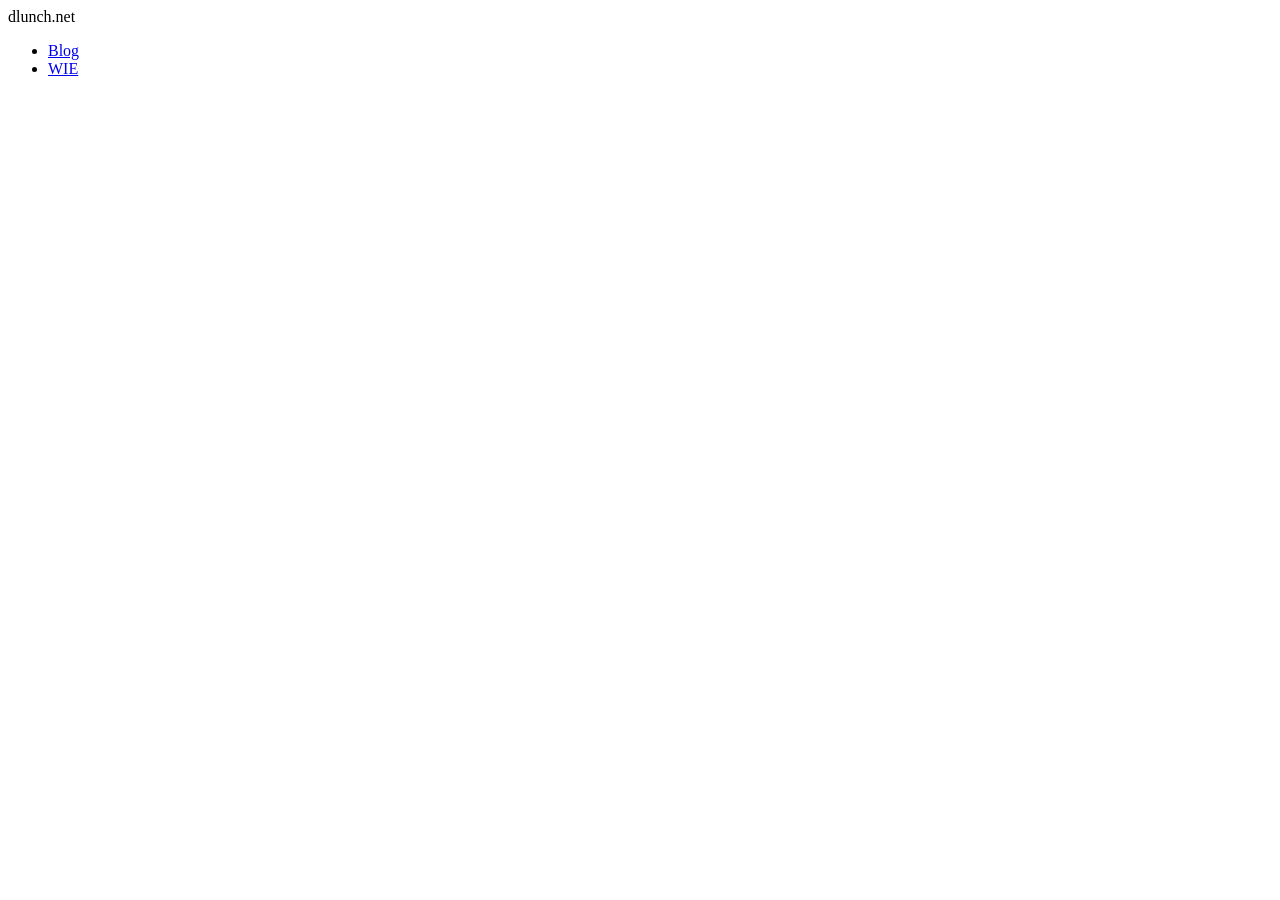
==== index.html @ 20949b3f "Update index.html" ====
<!doctype html>
<html>
<head>
  <meta charset="utf-8" />
	<!-- Google Analytics -->
	<script>
		(function(i,s,o,g,r,a,m){i['GoogleAnalyticsObject']=r;i[r]=i[r]||function(){
		(i[r].q=i[r].q||[]).push(arguments)},i[r].l=1*new Date();a=s.createElement(o),
		m=s.getElementsByTagName(o)[0];a.async=1;a.src=g;m.parentNode.insertBefore(a,m)
		})(window,document,'script','https://www.google-analytics.com/analytics.js','ga');

		ga('create', 'UA-7175658-3', 'auto');
		ga('send', 'pageview');
	</script>
	<!-- End Google Analytics -->
	<link href="https://dlun.ch/@d" rel="me" />
</head>
<body>
  dlunch.net
  <ul>
    <li><a href="https://blog.dlunch.net">Blog</a></li>
    <li><a href="https://wie.dlunch.net">WIE</a></li>
  </ul>
</body>
</html>
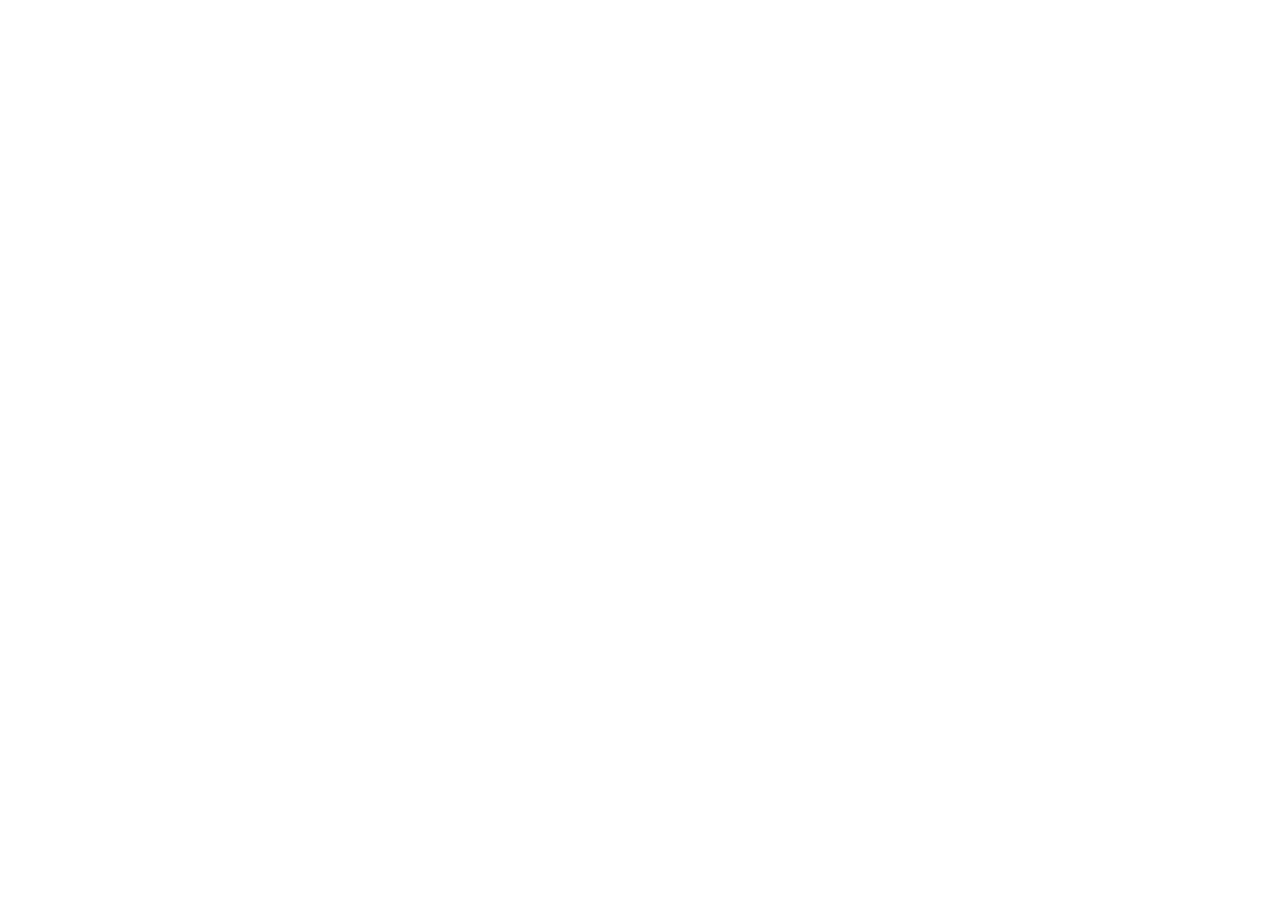
==== commit bfe0f3ab: "Add refresh" ====
--- a/index.html
+++ b/index.html
@@ -2,6 +2,7 @@
 <html>
 <head>
   <meta charset="utf-8" />
+  <meta http-equiv="refresh" content="0; url=https://blog.dlunch.net" />
 	<!-- Google Analytics -->
 	<script>
 		(function(i,s,o,g,r,a,m){i['GoogleAnalyticsObject']=r;i[r]=i[r]||function(){
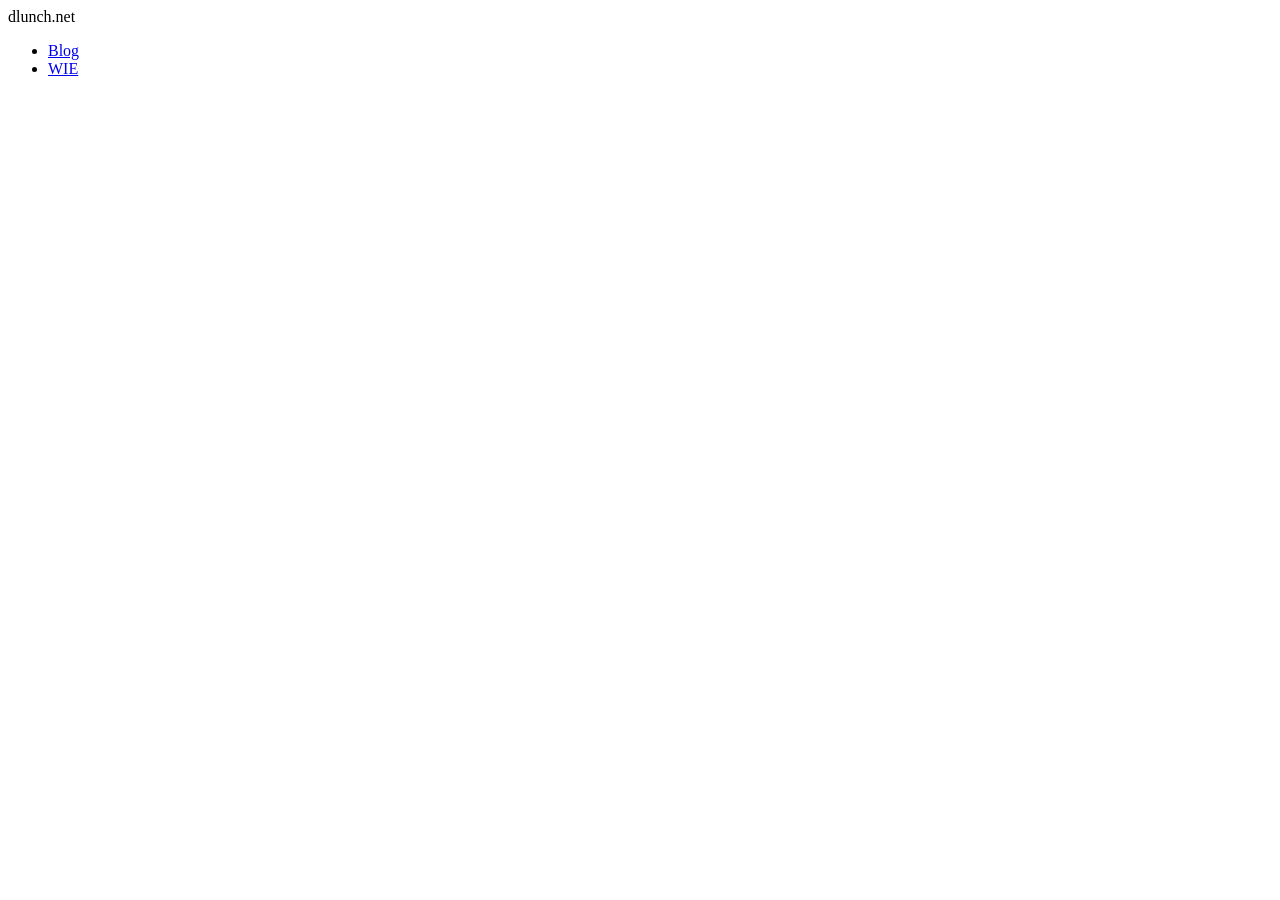
==== commit ef9bfa92: "Update" ====
--- a/index.html
+++ b/index.html
@@ -2,7 +2,6 @@
 <html>
 <head>
   <meta charset="utf-8" />
-  <meta http-equiv="refresh" content="0; url=https://blog.dlunch.net" />
 	<!-- Google Analytics -->
 	<script>
 		(function(i,s,o,g,r,a,m){i['GoogleAnalyticsObject']=r;i[r]=i[r]||function(){
@@ -20,7 +19,7 @@
   dlunch.net
   <ul>
     <li><a href="https://blog.dlunch.net">Blog</a></li>
-    <li><a href="https://wie.dlunch.net">WIE</a></li>
+    <li><a href="https://wie-site.dlunch.net">WIE</a></li>
   </ul>
 </body>
 </html>
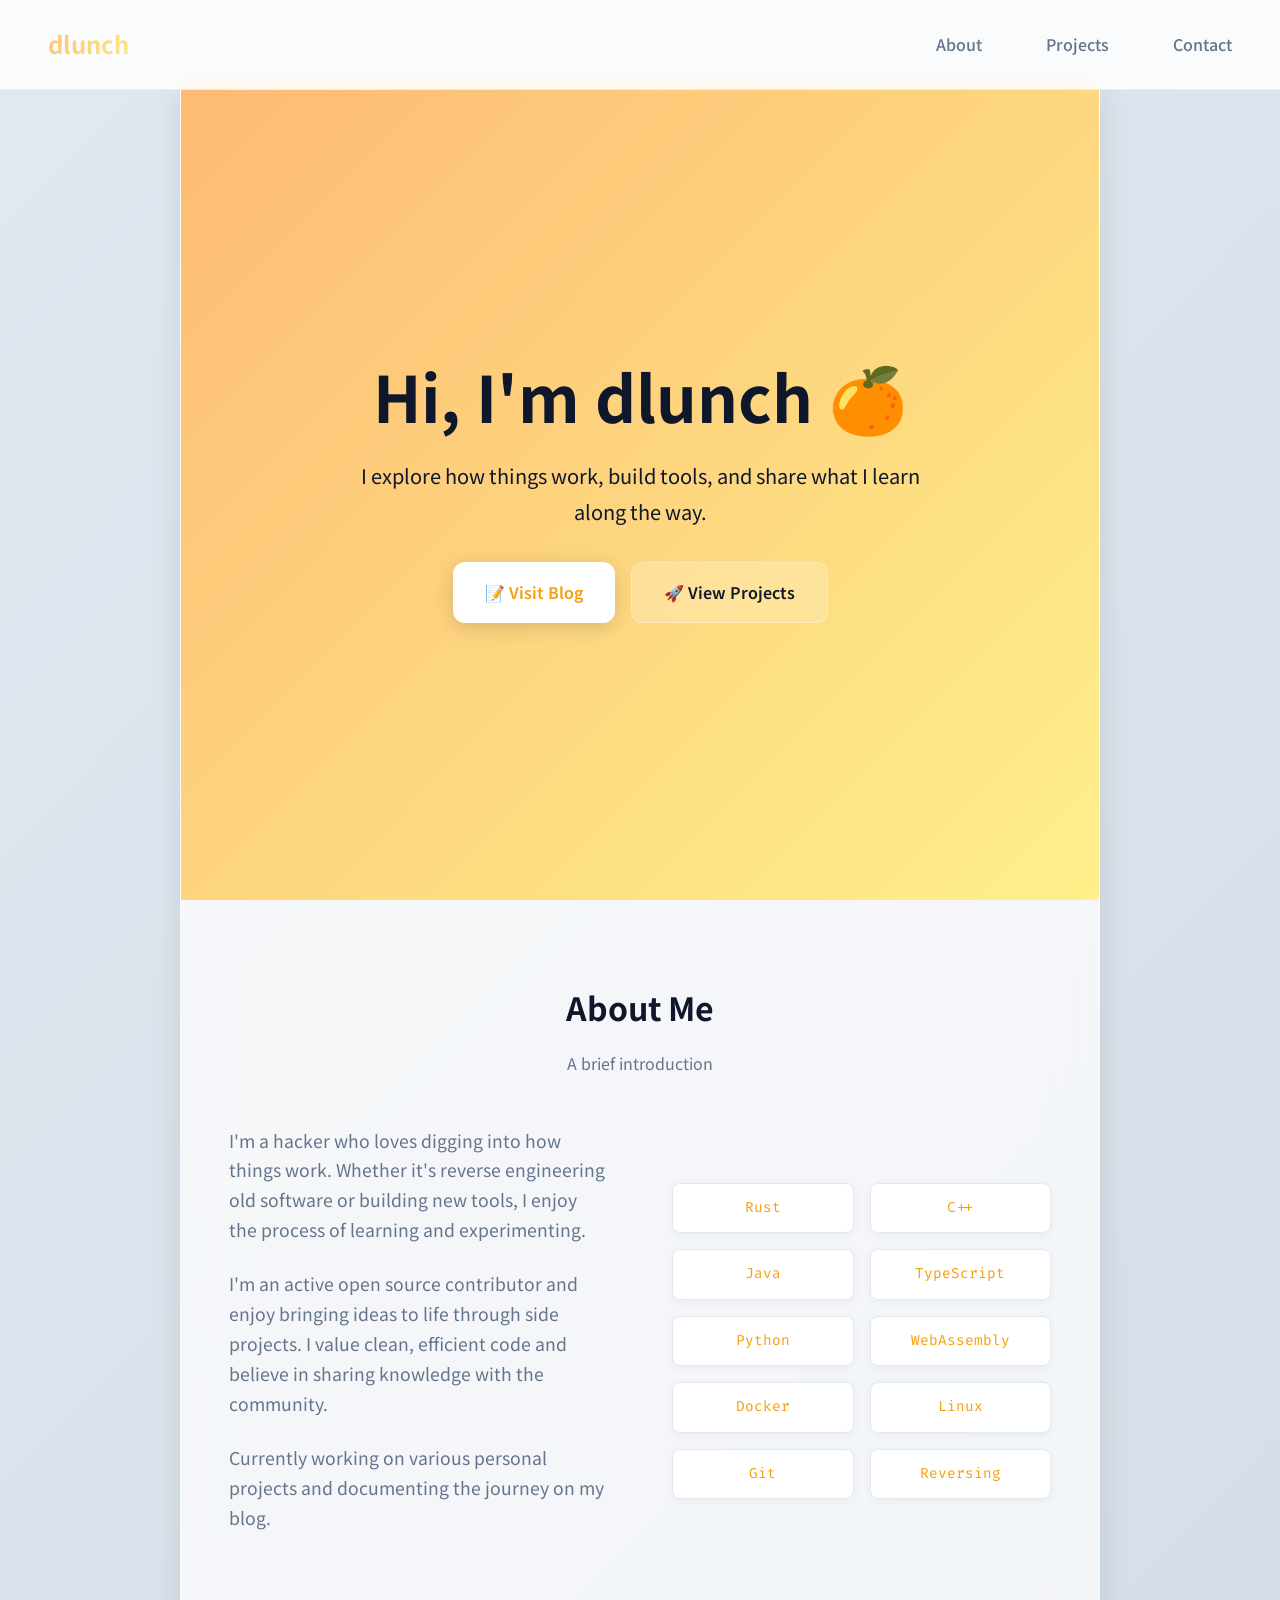
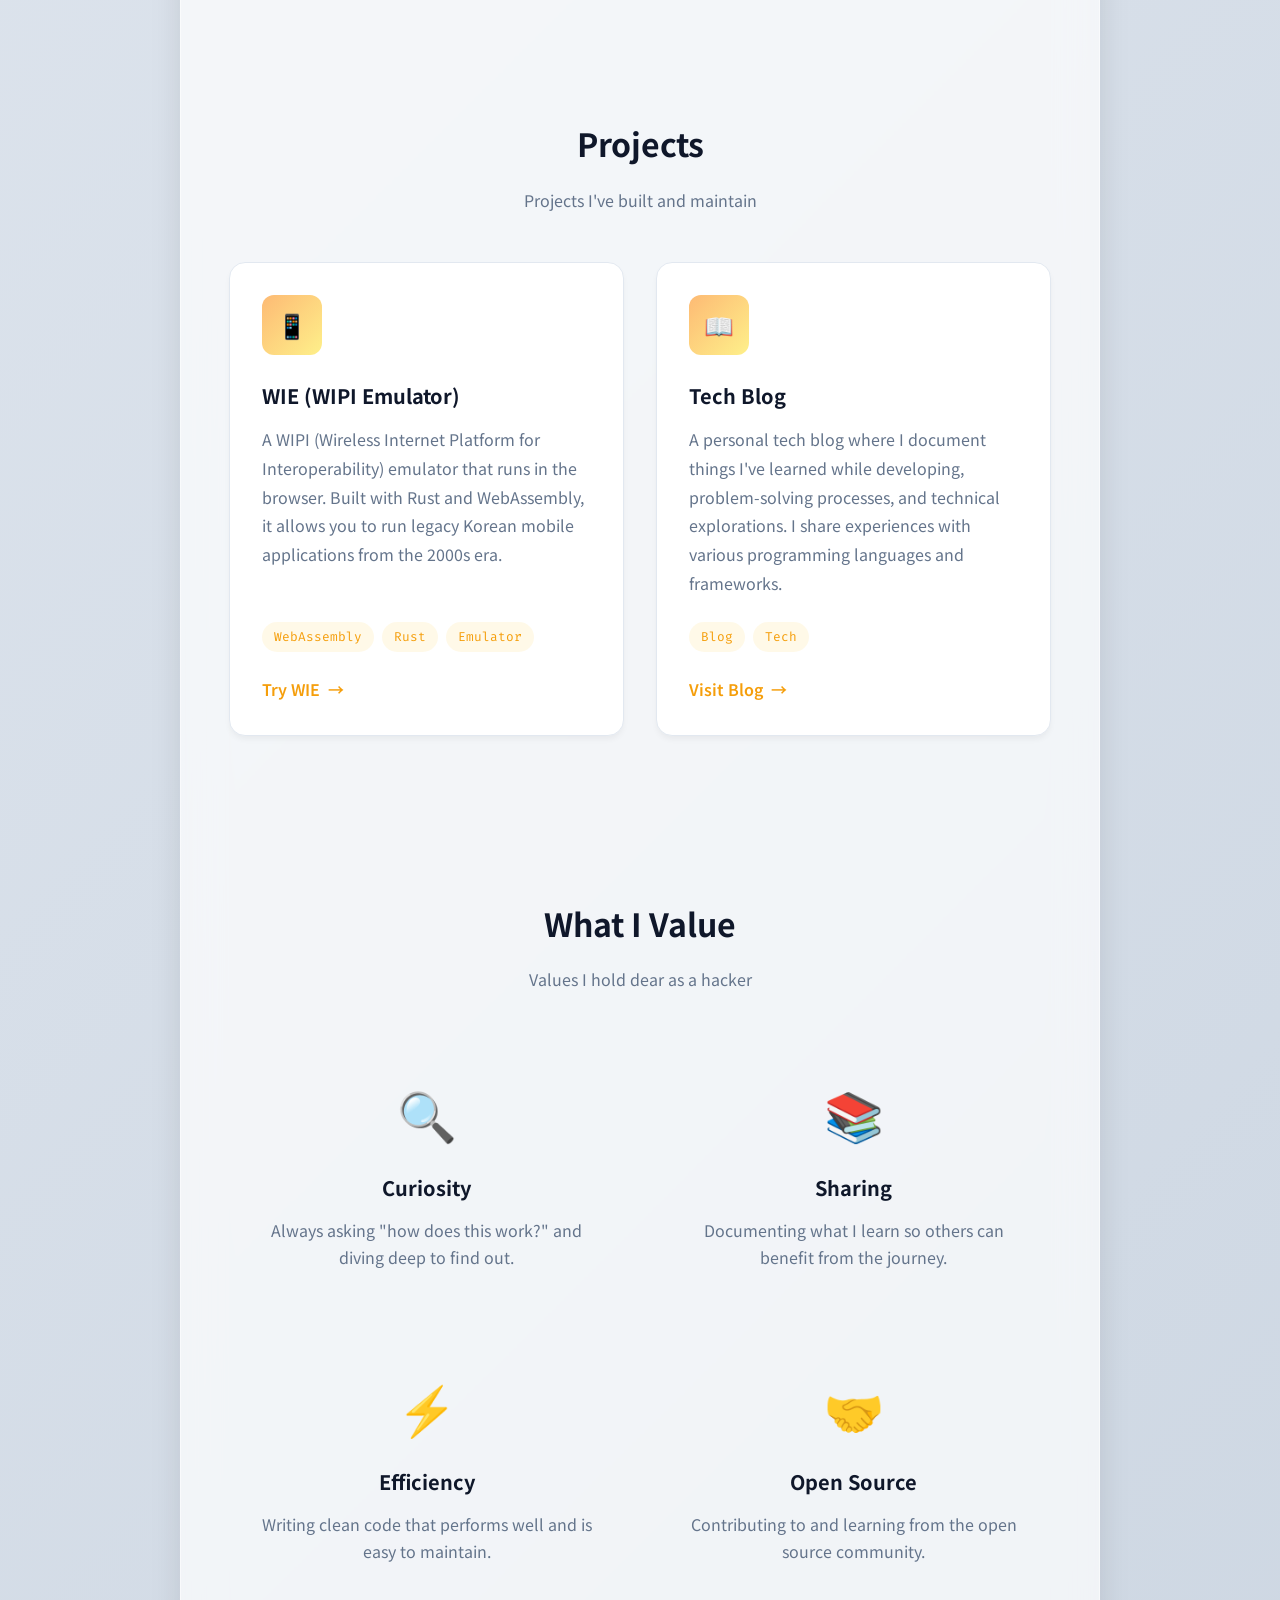
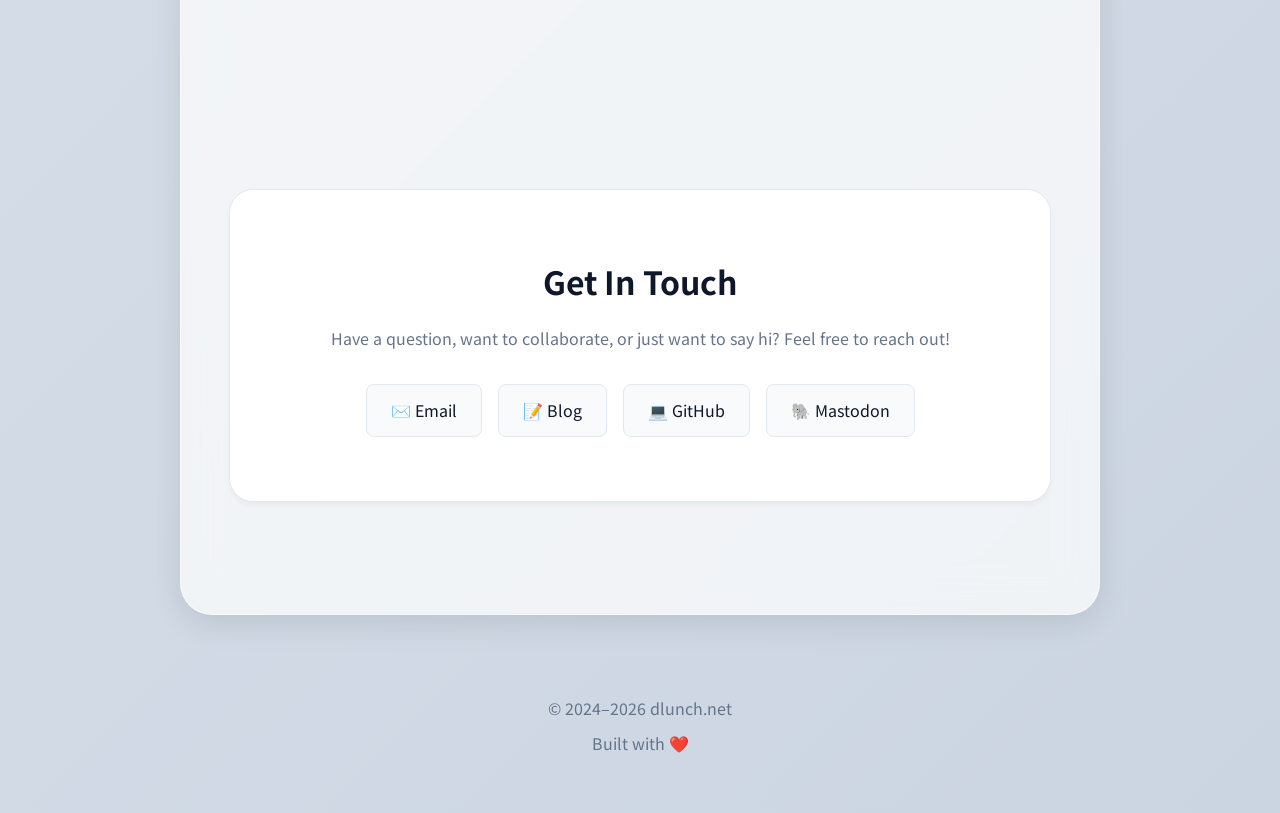
==== commit 2bc54481: "Update" ====
--- a/index.html
+++ b/index.html
@@ -1,25 +1,246 @@
-<!doctype html>
-<html>
-<head>
-  <meta charset="utf-8" />
-	<!-- Google Analytics -->
-	<script>
-		(function(i,s,o,g,r,a,m){i['GoogleAnalyticsObject']=r;i[r]=i[r]||function(){
-		(i[r].q=i[r].q||[]).push(arguments)},i[r].l=1*new Date();a=s.createElement(o),
-		m=s.getElementsByTagName(o)[0];a.async=1;a.src=g;m.parentNode.insertBefore(a,m)
-		})(window,document,'script','https://www.google-analytics.com/analytics.js','ga');
-
-		ga('create', 'UA-7175658-3', 'auto');
-		ga('send', 'pageview');
-	</script>
-	<!-- End Google Analytics -->
-	<link href="https://dlun.ch/@d" rel="me" />
-</head>
-<body>
-  dlunch.net
-  <ul>
-    <li><a href="https://blog.dlunch.net">Blog</a></li>
-    <li><a href="https://wie-site.dlunch.net">WIE</a></li>
-  </ul>
-</body>
+<!DOCTYPE html>
+<html lang="en">
+  <head>
+    <meta charset="utf-8" />
+    <meta name="viewport" content="width=device-width, initial-scale=1.0" />
+    <title>dlunch.net</title>
+
+    <!-- Google Analytics -->
+    <script>
+      (function (i, s, o, g, r, a, m) {
+        i["GoogleAnalyticsObject"] = r;
+        (i[r] =
+          i[r] ||
+          function () {
+            (i[r].q = i[r].q || []).push(arguments);
+          }),
+          (i[r].l = 1 * new Date());
+        (a = s.createElement(o)), (m = s.getElementsByTagName(o)[0]);
+        a.async = 1;
+        a.src = g;
+        m.parentNode.insertBefore(a, m);
+      })(
+        window,
+        document,
+        "script",
+        "https://www.google-analytics.com/analytics.js",
+        "ga"
+      );
+
+      ga("create", "UA-7175658-3", "auto");
+      ga("send", "pageview");
+    </script>
+    <!-- End Google Analytics -->
+
+    <link href="https://dlun.ch/@d" rel="me" />
+    <link rel="preconnect" href="https://fonts.googleapis.com" />
+    <link rel="preconnect" href="https://fonts.gstatic.com" crossorigin />
+    <link
+      href="https://fonts.googleapis.com/css2?family=Noto+Sans+KR:wght@300;400;500;700&family=Fira+Code:wght@400;500&display=swap"
+      rel="stylesheet"
+    />
+    <link rel="stylesheet" href="styles.css" />
+    <link
+      rel="icon"
+      href="data:image/svg+xml,<svg xmlns=%22http://www.w3.org/2000/svg%22 viewBox=%220 0 100 100%22><text y=%22.9em%22 font-size=%2290%22>🍊</text></svg>"
+    />
+  </head>
+  <body>
+    <!-- Navigation -->
+    <nav>
+      <div class="container">
+        <a href="#" class="logo">dlunch</a>
+        <ul>
+          <li><a href="#about">About</a></li>
+          <li><a href="#projects">Projects</a></li>
+          <li><a href="#contact">Contact</a></li>
+        </ul>
+      </div>
+    </nav>
+
+    <div class="page-layout">
+      <aside class="ad-side ad-side-left">
+        <section
+          class="ad-section ad-section-side"
+          id="ad-section-left"
+        ></section>
+      </aside>
+      <main class="main-container">
+        <!-- Hero Section -->
+        <section class="hero">
+          <div class="hero-content">
+            <h1>Hi, I'm <span class="highlight">dlunch</span> 🍊</h1>
+            <p class="subtitle">
+              I explore how things work, build tools, and share what I learn
+              along the way.
+            </p>
+            <div class="cta-buttons">
+              <a href="https://blog.dlunch.net" class="btn btn-primary"
+                >📝 Visit Blog</a
+              >
+              <a href="#projects" class="btn btn-secondary">🚀 View Projects</a>
+            </div>
+          </div>
+        </section>
+
+        <!-- About Section -->
+        <section id="about">
+          <h2 class="section-title">About Me</h2>
+          <p class="section-subtitle">A brief introduction</p>
+
+          <div class="about-content">
+            <div class="about-text">
+              <p>
+                I'm a hacker who loves digging into how things work. Whether
+                it's reverse engineering old software or building new tools, I
+                enjoy the process of learning and experimenting.
+              </p>
+              <p>
+                I'm an active open source contributor and enjoy bringing ideas
+                to life through side projects. I value clean, efficient code and
+                believe in sharing knowledge with the community.
+              </p>
+              <p>
+                Currently working on various personal projects and documenting
+                the journey on my blog.
+              </p>
+            </div>
+            <div class="skills-grid">
+              <div class="skill-tag">Rust</div>
+              <div class="skill-tag">C++</div>
+              <div class="skill-tag">Java</div>
+              <div class="skill-tag">TypeScript</div>
+              <div class="skill-tag">Python</div>
+              <div class="skill-tag">WebAssembly</div>
+              <div class="skill-tag">Docker</div>
+              <div class="skill-tag">Linux</div>
+              <div class="skill-tag">Git</div>
+              <div class="skill-tag">Reversing</div>
+            </div>
+          </div>
+        </section>
+
+        <!-- Projects Section -->
+        <section id="projects">
+          <h2 class="section-title">Projects</h2>
+          <p class="section-subtitle">Projects I've built and maintain</p>
+
+          <div class="projects-grid">
+            <article class="project-card">
+              <div class="icon">📱</div>
+              <h3>WIE (WIPI Emulator)</h3>
+              <p>
+                A WIPI (Wireless Internet Platform for Interoperability)
+                emulator that runs in the browser. Built with Rust and
+                WebAssembly, it allows you to run legacy Korean mobile
+                applications from the 2000s era.
+              </p>
+              <div class="tech-stack">
+                <span>WebAssembly</span>
+                <span>Rust</span>
+                <span>Emulator</span>
+              </div>
+              <a href="https://wie-site.dlunch.net" class="link">Try WIE</a>
+            </article>
+            <article class="project-card">
+              <div class="icon">📖</div>
+              <h3>Tech Blog</h3>
+              <p>
+                A personal tech blog where I document things I've learned while
+                developing, problem-solving processes, and technical
+                explorations. I share experiences with various programming
+                languages and frameworks.
+              </p>
+              <div class="tech-stack">
+                <span>Blog</span>
+                <span>Tech</span>
+              </div>
+              <a href="https://blog.dlunch.net" class="link">Visit Blog</a>
+            </article>
+          </div>
+        </section>
+
+        <!-- Ad Section (vertical, right sidebar, hidden if no ad code) -->
+        <section
+          class="ad-section"
+          id="ad-section"
+          style="display: none"
+        ></section>
+
+        <!-- Values Section -->
+        <section id="values">
+          <h2 class="section-title">What I Value</h2>
+          <p class="section-subtitle">Values I hold dear as a hacker</p>
+
+          <div class="values-grid">
+            <div class="value-card">
+              <div class="emoji">🔍</div>
+              <h3>Curiosity</h3>
+              <p>
+                Always asking "how does this work?" and diving deep to find out.
+              </p>
+            </div>
+            <div class="value-card">
+              <div class="emoji">📚</div>
+              <h3>Sharing</h3>
+              <p>
+                Documenting what I learn so others can benefit from the journey.
+              </p>
+            </div>
+            <div class="value-card">
+              <div class="emoji">⚡</div>
+              <h3>Efficiency</h3>
+              <p>
+                Writing clean code that performs well and is easy to maintain.
+              </p>
+            </div>
+            <div class="value-card">
+              <div class="emoji">🤝</div>
+              <h3>Open Source</h3>
+              <p>
+                Contributing to and learning from the open source community.
+              </p>
+            </div>
+          </div>
+        </section>
+
+        <!-- Contact Section -->
+        <section id="contact">
+          <div class="contact">
+            <h2>Get In Touch</h2>
+            <p>
+              Have a question, want to collaborate, or just want to say hi? Feel
+              free to reach out!
+            </p>
+            <div class="social-links">
+              <a
+                href="#"
+                class="social-link"
+                id="email-link"
+                onclick="this.href='mai'+'lto:'+'site'+'@'+'dlun'+'.ch'"
+                >✉️ Email</a
+              >
+              <a href="https://blog.dlunch.net" class="social-link">📝 Blog</a>
+              <a href="https://github.com/dlunch" class="social-link"
+                >💻 GitHub</a
+              >
+              <a href="https://dlun.ch/@d" class="social-link">🐘 Mastodon</a>
+            </div>
+          </div>
+        </section>
+      </main>
+      <aside class="ad-side ad-side-right">
+        <section
+          class="ad-section ad-section-side"
+          id="ad-section-right"
+        ></section>
+      </aside>
+    </div>
+
+    <!-- Footer -->
+    <footer>
+      <p>© 2024–2026 dlunch.net</p>
+      <p>Built with ❤️</p>
+    </footer>
+  </body>
 </html>
--- a/styles.css
+++ b/styles.css
@@ -0,0 +1,580 @@
+/* Page Layout for Side Ads */
+.page-layout {
+  display: flex;
+  flex-direction: row;
+  justify-content: center;
+  align-items: flex-start;
+  width: 100%;
+  min-height: 100vh;
+}
+
+.ad-side {
+  flex: 0 0 180px;
+  display: flex;
+  justify-content: center;
+  align-items: flex-start;
+  padding-top: 100px;
+}
+
+.ad-section-side {
+  width: 160px;
+  min-height: 600px;
+  margin: 0 auto;
+}
+
+@media (max-width: 1200px) {
+  .ad-side {
+    display: none;
+  }
+}
+* {
+  margin: 0;
+  padding: 0;
+  box-sizing: border-box;
+}
+
+:root {
+  --bg: #f8fafc;
+  --fg: #0f172a;
+  --muted: #64748b;
+  --accent: #fbbf24;
+  --accent-light: #fcd34d;
+  --accent-dark: #f59e0b;
+  --gradient-start: #fdba74;
+  --gradient-end: #fef08a;
+  --card-bg: #ffffff;
+  --border: #e2e8f0;
+}
+
+html {
+  scroll-behavior: smooth;
+}
+
+body {
+  font-family: "Noto Sans KR", -apple-system, BlinkMacSystemFont, sans-serif;
+  background: linear-gradient(135deg, #e2e8f0 0%, #cbd5e1 100%);
+  color: var(--fg);
+  line-height: 1.7;
+  min-height: 100vh;
+}
+
+/* Main Container with Glass Effect */
+.main-container {
+  max-width: 1000px;
+  margin: 0 auto;
+  margin-top: 80px;
+  background: rgba(255, 255, 255, 0.7);
+  backdrop-filter: blur(20px);
+  -webkit-backdrop-filter: blur(20px);
+  border-radius: 0 0 32px 32px;
+  border: 1px solid rgba(255, 255, 255, 0.5);
+  border-top: none;
+  box-shadow: 0 8px 32px rgba(0, 0, 0, 0.1),
+    inset 0 1px 0 rgba(255, 255, 255, 0.8);
+  overflow: hidden;
+}
+
+/* Navigation */
+nav {
+  position: fixed;
+  top: 0;
+  left: 0;
+  right: 0;
+  background: rgba(255, 255, 255, 0.85);
+  backdrop-filter: blur(12px);
+  -webkit-backdrop-filter: blur(12px);
+  padding: 1rem 2rem;
+  z-index: 1000;
+  border-bottom: 1px solid rgba(226, 232, 240, 0.6);
+}
+
+nav .container {
+  max-width: 1600px;
+  margin: 0 auto;
+  display: flex;
+  justify-content: space-between;
+  align-items: center;
+}
+
+nav .logo {
+  font-size: 1.5rem;
+  font-weight: 700;
+  background: linear-gradient(
+    135deg,
+    var(--gradient-start),
+    var(--gradient-end)
+  );
+  -webkit-background-clip: text;
+  -webkit-text-fill-color: transparent;
+  background-clip: text;
+  text-decoration: none;
+}
+
+nav ul {
+  display: flex;
+  list-style: none;
+  gap: 2rem;
+}
+
+nav a {
+  color: var(--muted);
+  text-decoration: none;
+  font-weight: 500;
+  padding: 0.5rem 1rem;
+  border-radius: 8px;
+  transition: all 0.2s ease;
+}
+
+nav a:hover {
+  color: var(--accent-dark);
+  background: rgba(251, 191, 36, 0.1);
+}
+
+/* Hero Section */
+.hero {
+  min-height: calc(100vh - 80px);
+  display: flex;
+  align-items: center;
+  justify-content: center;
+  padding: 4rem 2rem;
+  position: relative;
+  overflow: hidden;
+  background: linear-gradient(
+    135deg,
+    var(--gradient-start) 0%,
+    var(--gradient-end) 100%
+  );
+}
+
+.hero-content {
+  max-width: 900px;
+  text-align: center;
+  position: relative;
+  z-index: 1;
+}
+
+.hero h1 {
+  font-size: clamp(2.5rem, 6vw, 4rem);
+  font-weight: 700;
+  margin-bottom: 1.5rem;
+  line-height: 1.2;
+  color: var(--fg);
+}
+
+.hero h1 .highlight {
+  color: var(--fg);
+  -webkit-text-fill-color: var(--fg);
+}
+
+.hero .subtitle {
+  font-size: 1.25rem;
+  color: var(--fg);
+  margin-bottom: 2rem;
+  max-width: 600px;
+  margin-left: auto;
+  margin-right: auto;
+  line-height: 1.8;
+}
+
+.hero .tagline {
+  display: inline-block;
+  background: rgba(255, 255, 255, 0.2);
+  padding: 0.5rem 1.5rem;
+  border-radius: 50px;
+  font-family: "Fira Code", monospace;
+  font-size: 0.9rem;
+  color: var(--fg);
+  margin-bottom: 2rem;
+  border: 1px solid rgba(255, 255, 255, 0.3);
+  backdrop-filter: blur(10px);
+}
+
+.cta-buttons {
+  display: flex;
+  gap: 1rem;
+  justify-content: center;
+  flex-wrap: wrap;
+  margin-top: 2rem;
+}
+
+.btn {
+  display: inline-flex;
+  align-items: center;
+  gap: 0.5rem;
+  padding: 1rem 2rem;
+  border-radius: 12px;
+  font-weight: 600;
+  text-decoration: none;
+  transition: all 0.3s cubic-bezier(0.4, 0, 0.2, 1);
+  font-size: 1rem;
+}
+
+.btn-primary {
+  background: white;
+  color: var(--accent-dark);
+  box-shadow: 0 4px 20px rgba(0, 0, 0, 0.15);
+}
+
+.btn-primary:hover {
+  transform: translateY(-3px);
+  box-shadow: 0 8px 30px rgba(0, 0, 0, 0.2);
+}
+
+.btn-secondary {
+  background: rgba(255, 255, 255, 0.2);
+  color: var(--fg);
+  border: 1px solid rgba(255, 255, 255, 0.3);
+  backdrop-filter: blur(10px);
+}
+
+.btn-secondary:hover {
+  background: rgba(255, 255, 255, 0.3);
+  transform: translateY(-2px);
+}
+
+/* Section Styles */
+section {
+  padding: 5rem 3rem;
+}
+
+.section-title {
+  font-size: 2rem;
+  font-weight: 700;
+  margin-bottom: 1rem;
+  text-align: center;
+}
+
+.section-subtitle {
+  color: var(--muted);
+  text-align: center;
+  margin-bottom: 3rem;
+  max-width: 600px;
+  margin-left: auto;
+  margin-right: auto;
+}
+
+/* About Section */
+.about-content {
+  display: grid;
+  grid-template-columns: 1fr 1fr;
+  gap: 4rem;
+  align-items: center;
+}
+
+.about-text p {
+  color: var(--muted);
+  margin-bottom: 1.5rem;
+  font-size: 1.1rem;
+}
+
+.skills-grid {
+  display: grid;
+  grid-template-columns: repeat(2, 1fr);
+  gap: 1rem;
+}
+
+.skill-tag {
+  background: var(--card-bg);
+  padding: 0.75rem 1rem;
+  border-radius: 8px;
+  font-family: "Fira Code", monospace;
+  font-size: 0.9rem;
+  color: var(--accent-dark);
+  text-align: center;
+  border: 1px solid var(--border);
+  transition: all 0.3s ease;
+  box-shadow: 0 2px 8px rgba(0, 0, 0, 0.05);
+}
+
+.skill-tag:hover {
+  border-color: var(--accent);
+  transform: translateY(-2px);
+  box-shadow: 0 4px 12px rgba(251, 191, 36, 0.2);
+}
+
+/* Projects Section */
+.projects-grid {
+  display: grid;
+  grid-template-columns: repeat(auto-fit, minmax(350px, 1fr));
+  gap: 2rem;
+}
+
+.project-card {
+  background: var(--card-bg);
+  border-radius: 16px;
+  padding: 2rem;
+  border: 1px solid var(--border);
+  transition: all 0.3s ease;
+  box-shadow: 0 4px 6px -1px rgba(0, 0, 0, 0.05);
+  display: flex;
+  flex-direction: column;
+}
+
+.project-card:hover {
+  transform: translateY(-4px);
+  border-color: var(--accent-light);
+  box-shadow: 0 20px 40px -15px rgba(251, 191, 36, 0.2);
+}
+
+.project-card .icon {
+  width: 60px;
+  height: 60px;
+  background: linear-gradient(
+    135deg,
+    var(--gradient-start),
+    var(--gradient-end)
+  );
+  border-radius: 12px;
+  display: flex;
+  align-items: center;
+  justify-content: center;
+  font-size: 1.5rem;
+  margin-bottom: 1.5rem;
+}
+
+.project-card h3 {
+  font-size: 1.25rem;
+  margin-bottom: 0.75rem;
+  color: var(--fg);
+}
+
+.project-card p {
+  color: var(--muted);
+  margin-bottom: 1.5rem;
+  line-height: 1.8;
+  flex-grow: 1;
+}
+
+.project-card .tech-stack {
+  display: flex;
+  flex-wrap: wrap;
+  gap: 0.5rem;
+  margin-bottom: 1.5rem;
+}
+
+.project-card .tech-stack span {
+  background: rgba(251, 191, 36, 0.1);
+  color: var(--accent-dark);
+  padding: 0.25rem 0.75rem;
+  border-radius: 20px;
+  font-size: 0.8rem;
+  font-family: "Fira Code", monospace;
+}
+
+.project-card .link {
+  color: var(--accent-dark);
+  text-decoration: none;
+  font-weight: 600;
+  display: inline-flex;
+  align-items: center;
+  gap: 0.5rem;
+  transition: color 0.3s ease;
+}
+
+.project-card .link:hover {
+  color: var(--accent);
+}
+
+.project-card .link::after {
+  content: "→";
+  transition: transform 0.3s ease;
+}
+
+.project-card .link:hover::after {
+  transform: translateX(4px);
+}
+
+/* Values Section */
+.values-grid {
+  display: grid;
+  grid-template-columns: repeat(auto-fit, minmax(280px, 1fr));
+  gap: 2rem;
+}
+
+.value-card {
+  text-align: center;
+  padding: 2rem;
+}
+
+.value-card .emoji {
+  font-size: 3rem;
+  margin-bottom: 1rem;
+}
+
+.value-card h3 {
+  font-size: 1.25rem;
+  margin-bottom: 0.75rem;
+  color: var(--fg);
+}
+
+.value-card p {
+  color: var(--muted);
+}
+
+/* Contact Section */
+.contact {
+  background: var(--card-bg);
+  border-radius: 24px;
+  padding: 4rem;
+  text-align: center;
+  border: 1px solid var(--border);
+  margin: 2rem;
+  max-width: 1000px;
+  margin-left: auto;
+  margin-right: auto;
+  box-shadow: 0 4px 6px -1px rgba(0, 0, 0, 0.05);
+}
+
+.contact h2 {
+  font-size: 2rem;
+  margin-bottom: 1rem;
+  color: var(--fg);
+}
+
+.contact p {
+  color: var(--muted);
+  margin-bottom: 2rem;
+}
+
+.social-links {
+  display: flex;
+  justify-content: center;
+  gap: 1rem;
+  flex-wrap: wrap;
+}
+
+.social-link {
+  display: inline-flex;
+  align-items: center;
+  gap: 0.5rem;
+  padding: 0.75rem 1.5rem;
+  background: var(--bg);
+  border-radius: 8px;
+  color: var(--fg);
+  text-decoration: none;
+  border: 1px solid var(--border);
+  transition: all 0.3s ease;
+}
+
+.social-link:hover {
+  border-color: var(--accent);
+  color: var(--accent-dark);
+  box-shadow: 0 4px 12px rgba(251, 191, 36, 0.15);
+}
+
+/* Footer */
+footer {
+  text-align: center;
+  padding: 3rem 2rem;
+  color: var(--muted);
+  background: transparent;
+  margin-top: 2rem;
+}
+
+footer p {
+  margin-bottom: 0.5rem;
+}
+
+/* Responsive */
+@media (max-width: 768px) {
+  nav {
+    padding: 0.75rem 1rem;
+  }
+
+  nav .logo {
+    font-size: 1.25rem;
+  }
+
+  nav ul {
+    gap: 0.25rem;
+  }
+
+  nav a {
+    padding: 0.4rem 0.6rem;
+    font-size: 0.85rem;
+  }
+
+  .main-container {
+    margin: 60px 0 0;
+    border-radius: 0 0 24px 24px;
+  }
+
+  .hero {
+    min-height: auto;
+    padding: 3rem 1.5rem;
+  }
+
+  .about-content {
+    grid-template-columns: 1fr;
+    gap: 2rem;
+  }
+
+  .projects-grid {
+    grid-template-columns: 1fr;
+  }
+
+  .contact {
+    padding: 2rem;
+    margin: 1rem;
+  }
+
+  section {
+    padding: 3rem 1.5rem;
+  }
+
+  .values-grid {
+    grid-template-columns: repeat(2, 1fr);
+  }
+}
+
+/* Animation */
+@keyframes fadeInUp {
+  from {
+    opacity: 0;
+    transform: translateY(20px);
+  }
+  to {
+    opacity: 1;
+    transform: translateY(0);
+  }
+}
+
+.hero-content {
+  animation: fadeInUp 0.8s ease-out;
+}
+
+/* Ad Section */
+.ad-section {
+  padding: 2rem 3rem;
+  display: flex;
+  justify-content: center;
+}
+
+.ad-container {
+  pointer-events: auto;
+  max-width: 160px;
+  min-width: 120px;
+  min-height: 600px;
+  background: #fff;
+  border: 1px dashed var(--border);
+  border-radius: 8px;
+  display: flex;
+  align-items: center;
+  justify-content: center;
+  color: var(--muted);
+  font-size: 0.9rem;
+  box-shadow: 0 2px 12px rgba(0, 0, 0, 0.07);
+}
+
+@media (max-width: 768px) {
+  .ad-container {
+    max-width: 320px;
+    min-height: 100px;
+  }
+}
+
+@media (max-width: 768px) {
+  .ad-section {
+    display: none !important;
+  }
+}
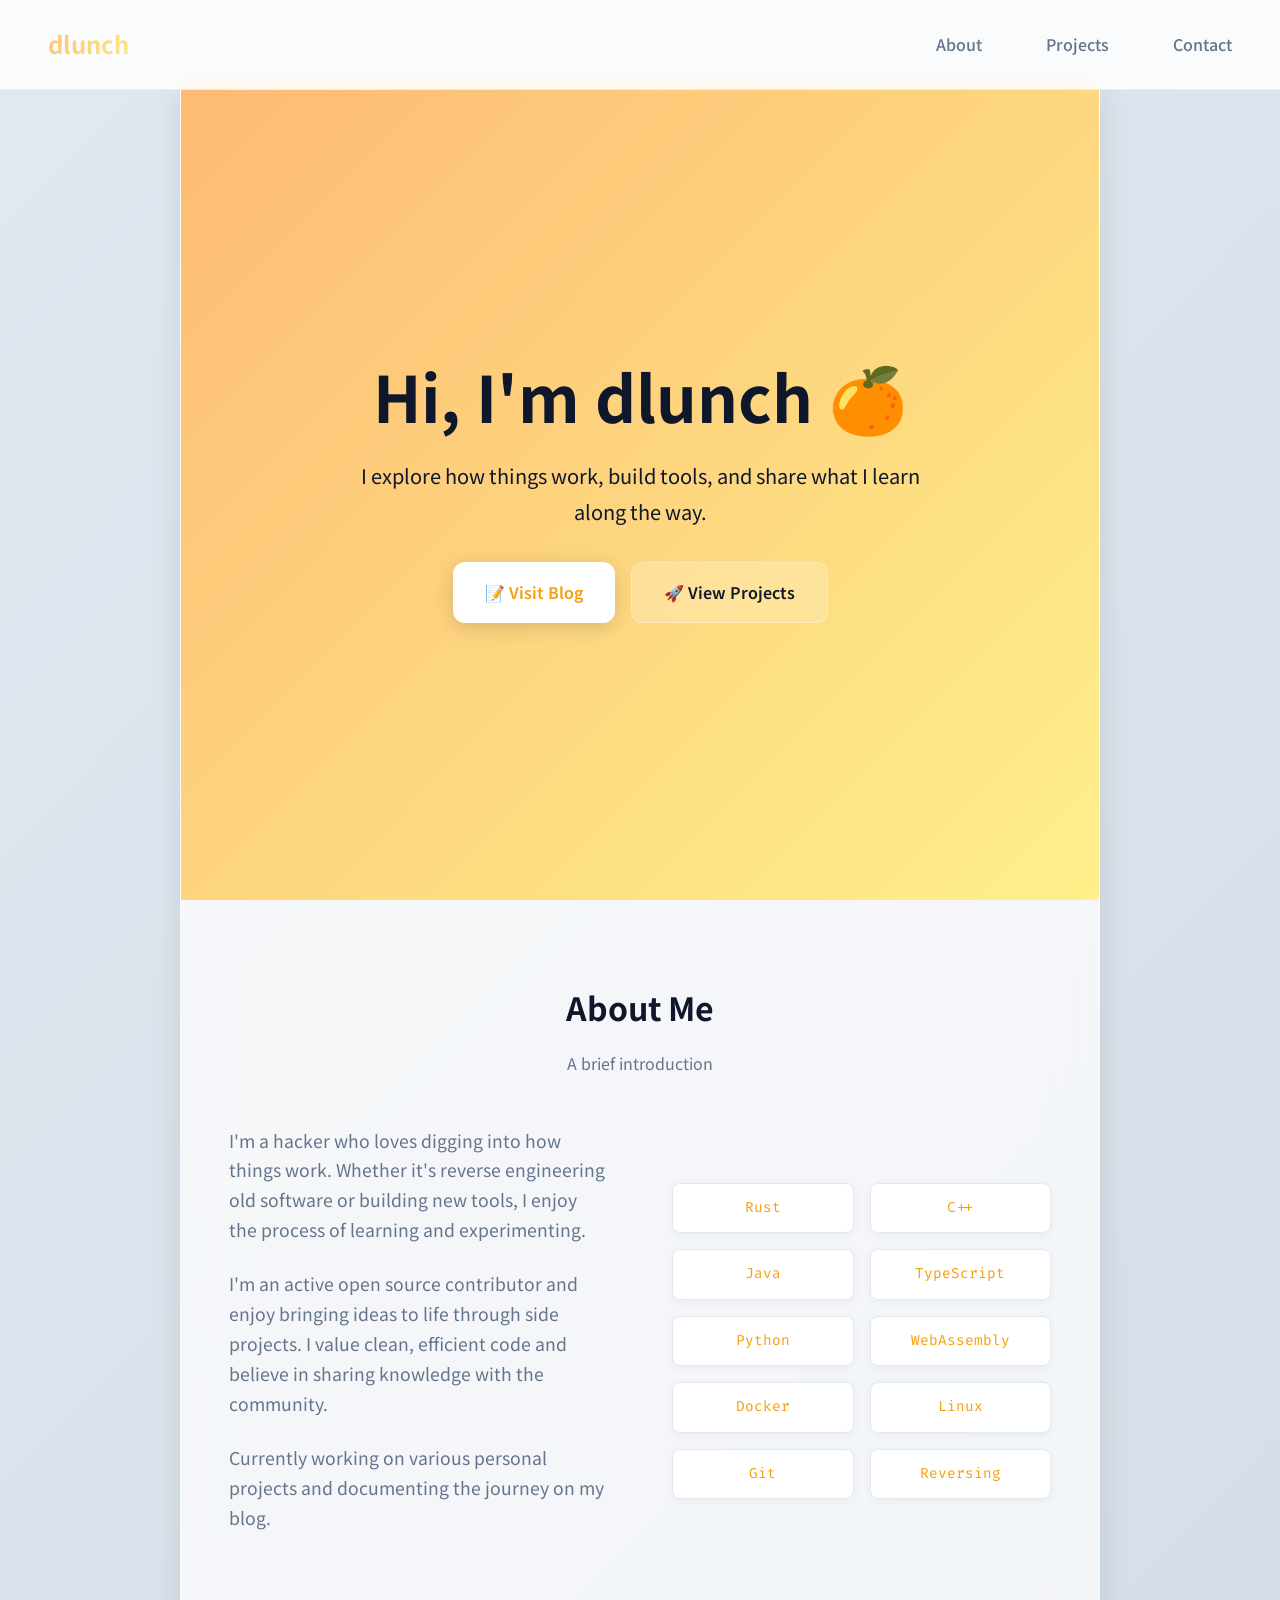
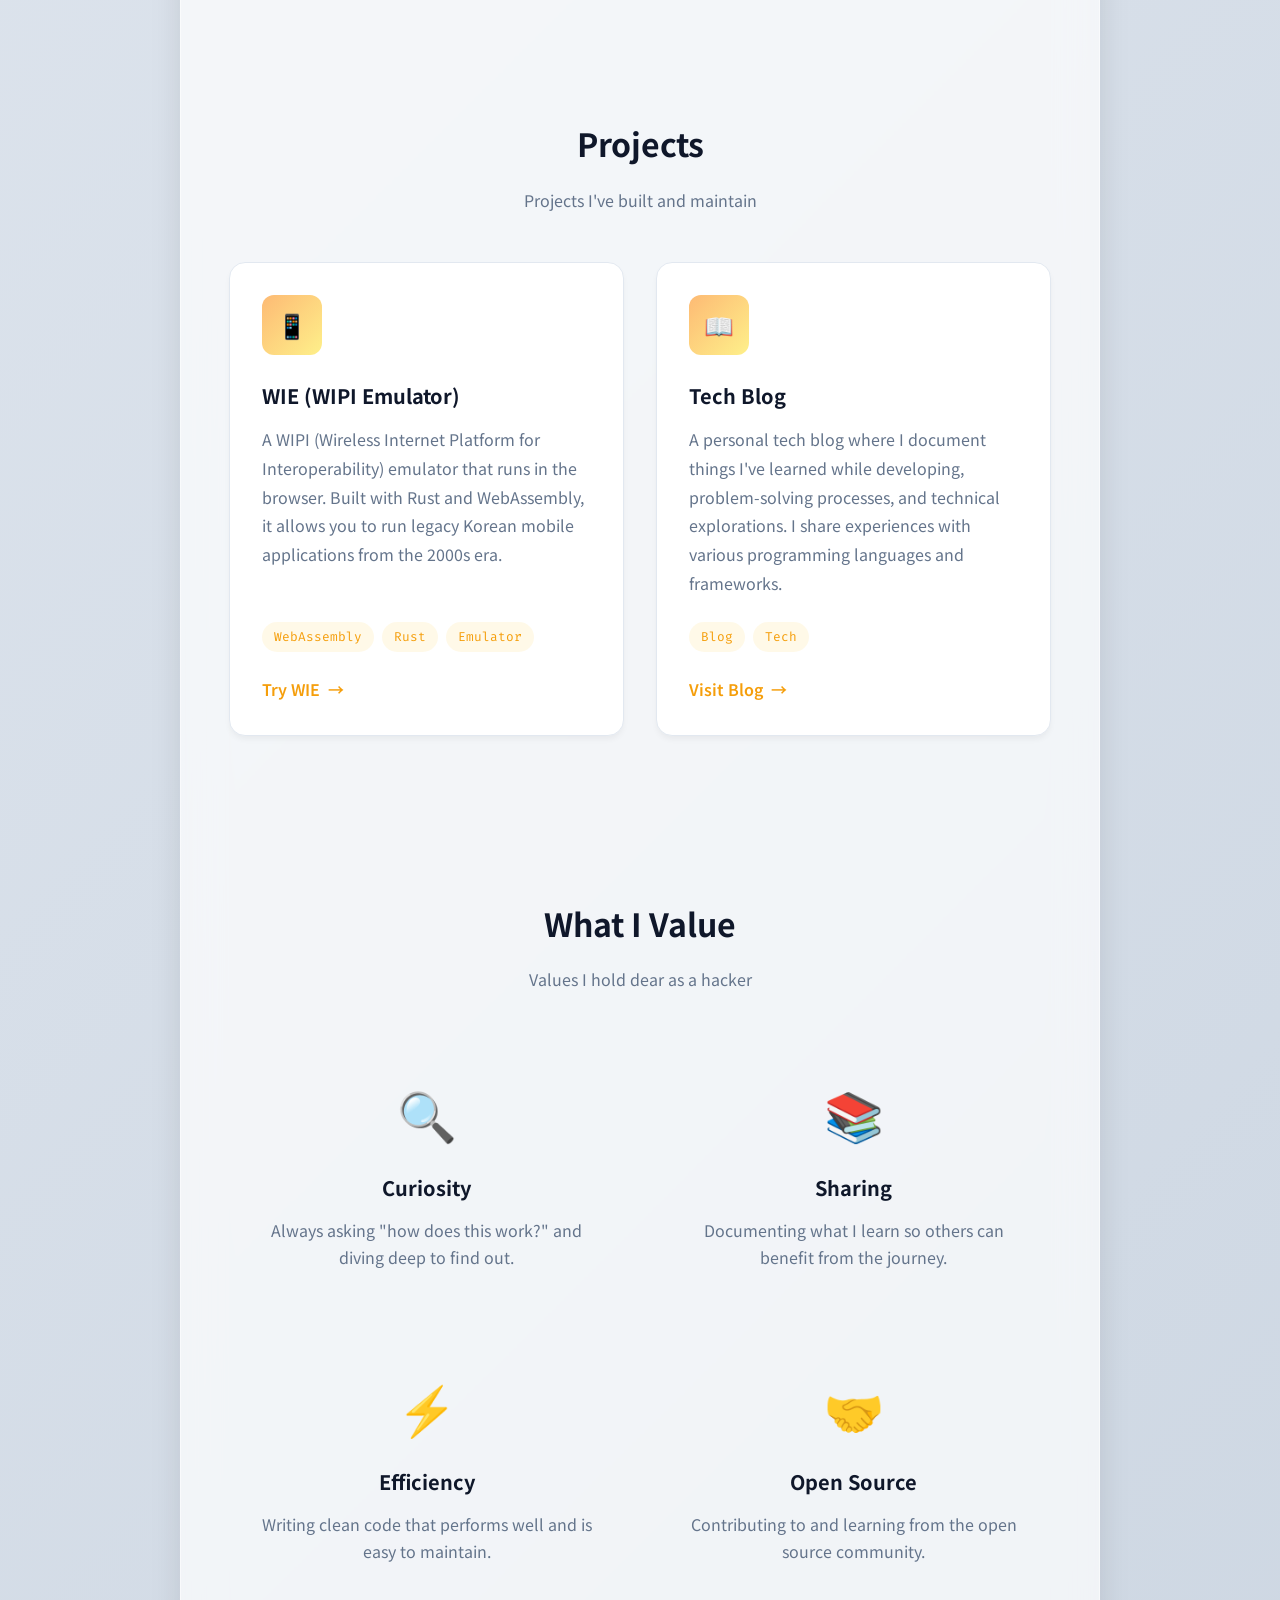
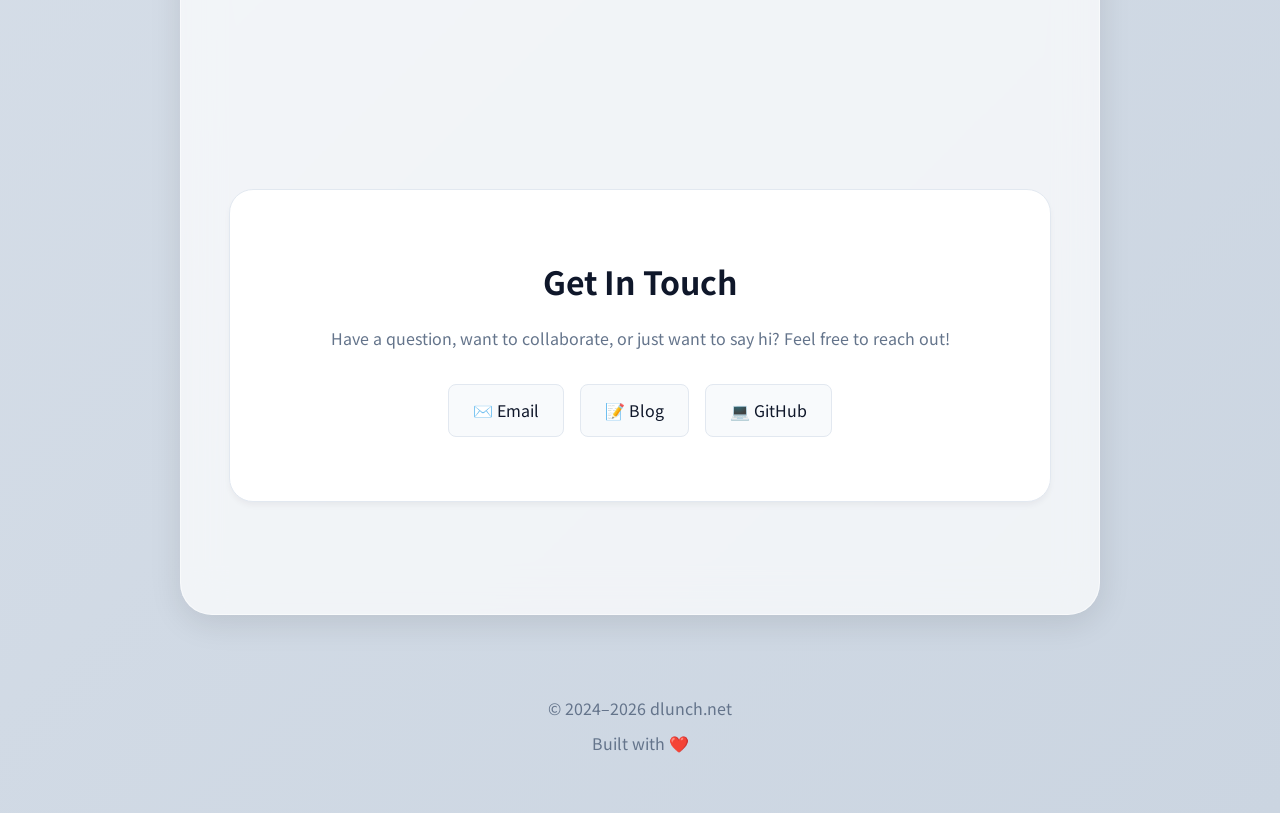
==== commit 4f85d7a9: "Update" ====
--- a/index.html
+++ b/index.html
@@ -32,7 +32,7 @@
     </script>
     <!-- End Google Analytics -->
 
-    <link href="https://dlun.ch/@d" rel="me" />
+    <link href="https://mastodon.dlun.ch/@d" rel="me" />
     <link rel="preconnect" href="https://fonts.googleapis.com" />
     <link rel="preconnect" href="https://fonts.gstatic.com" crossorigin />
     <link
@@ -224,7 +224,6 @@
               <a href="https://github.com/dlunch" class="social-link"
                 >💻 GitHub</a
               >
-              <a href="https://dlun.ch/@d" class="social-link">🐘 Mastodon</a>
             </div>
           </div>
         </section>
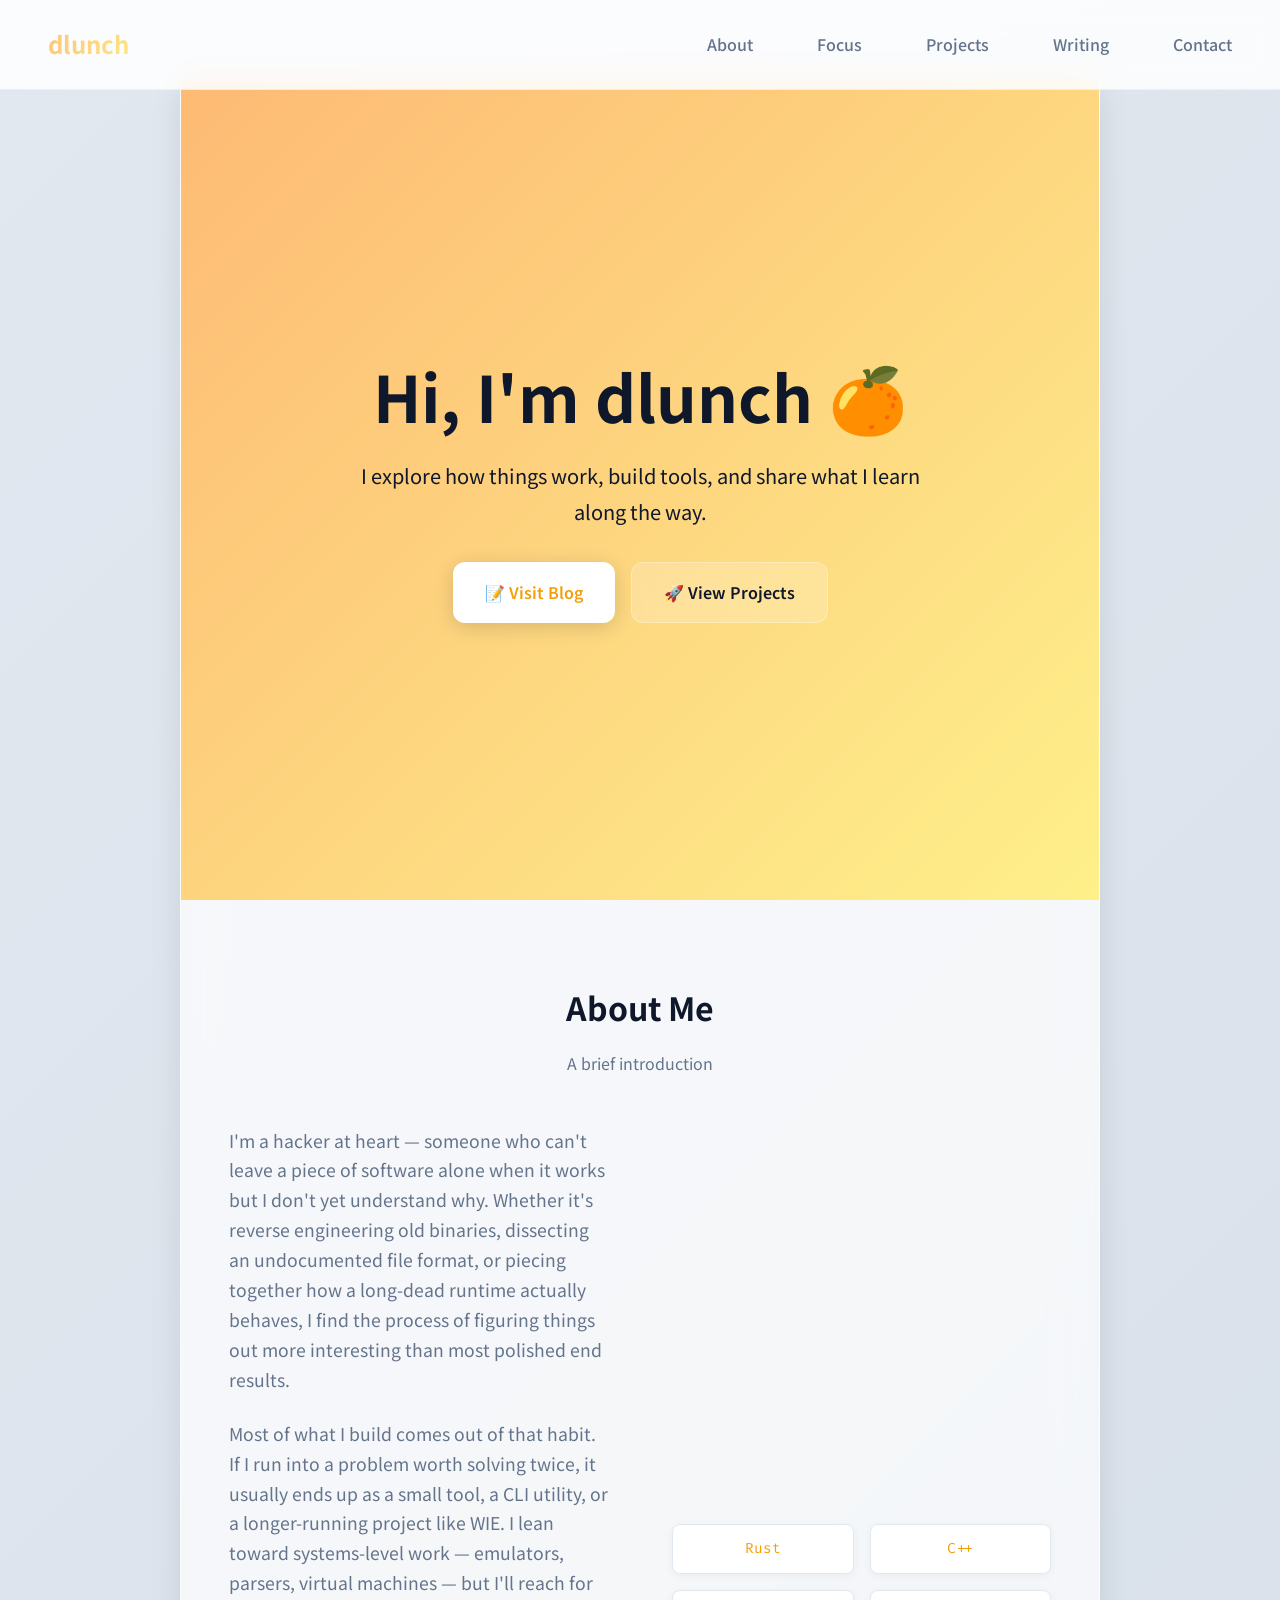
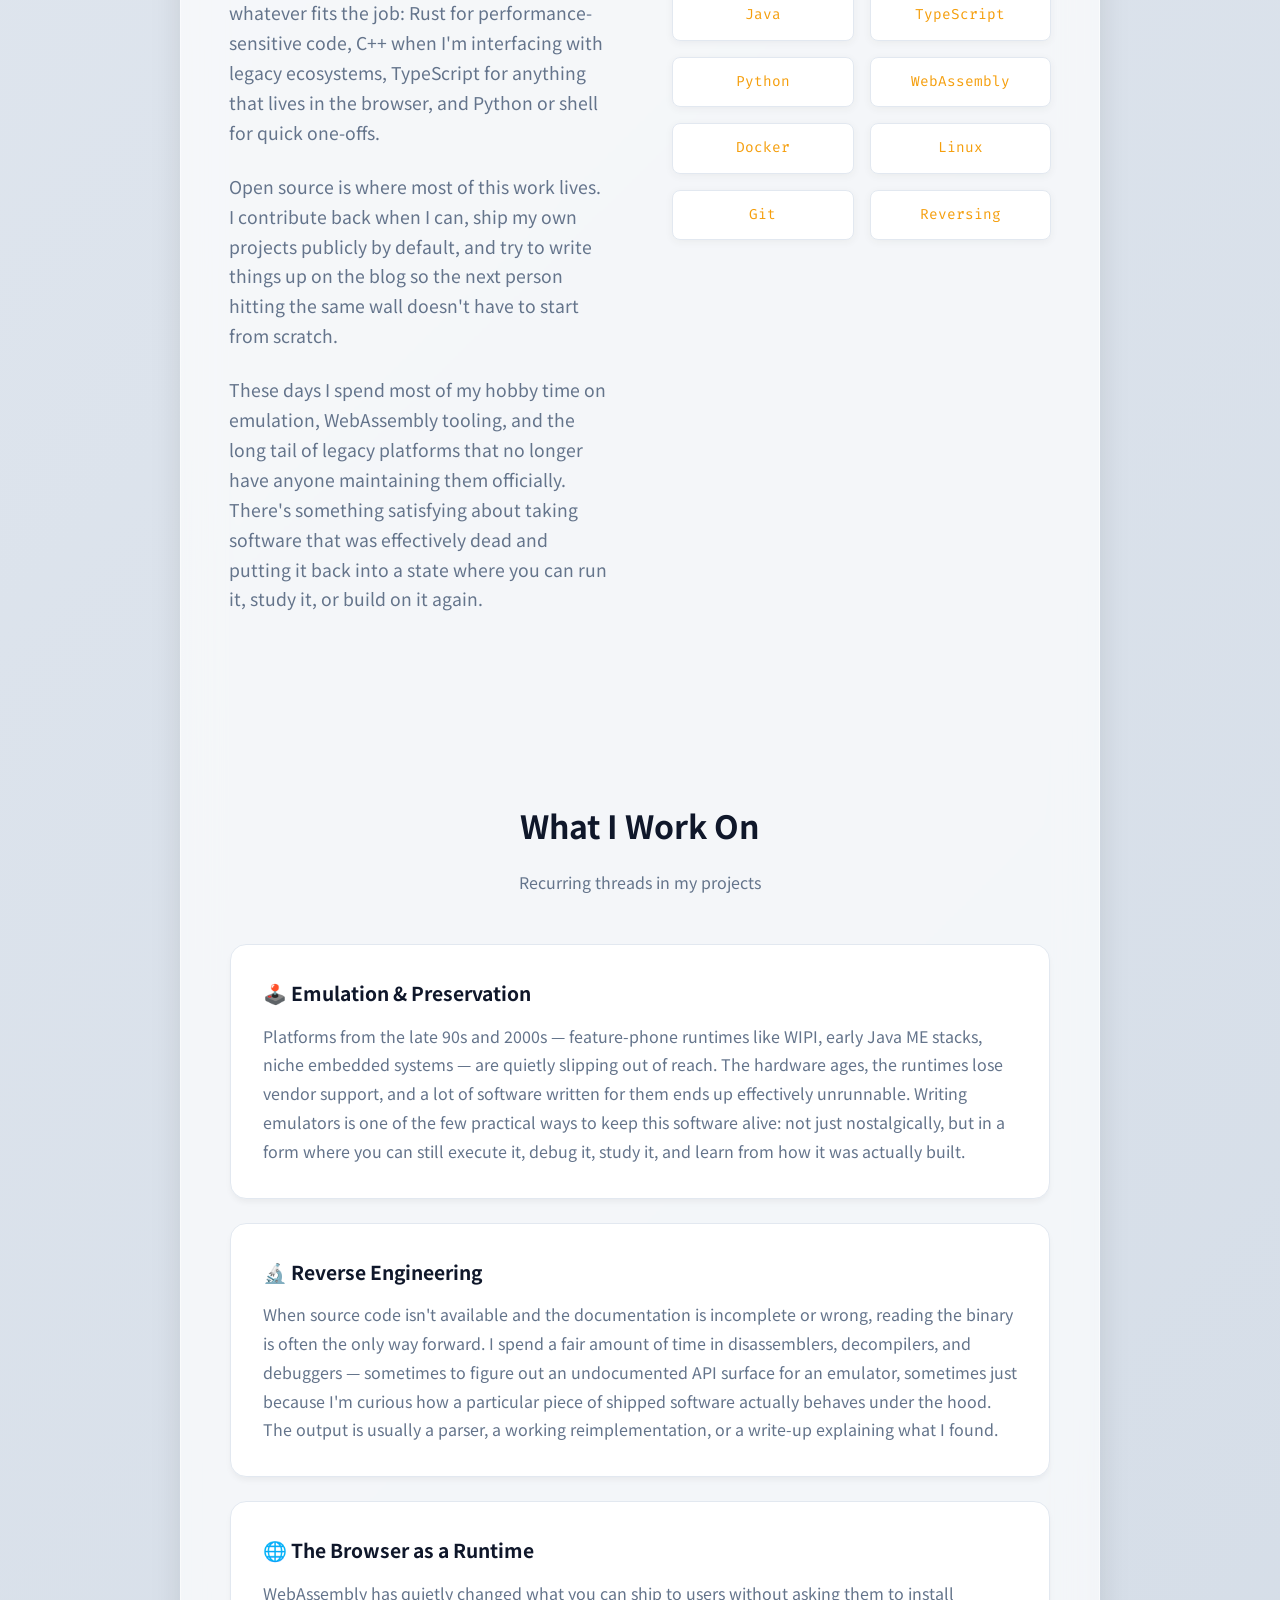
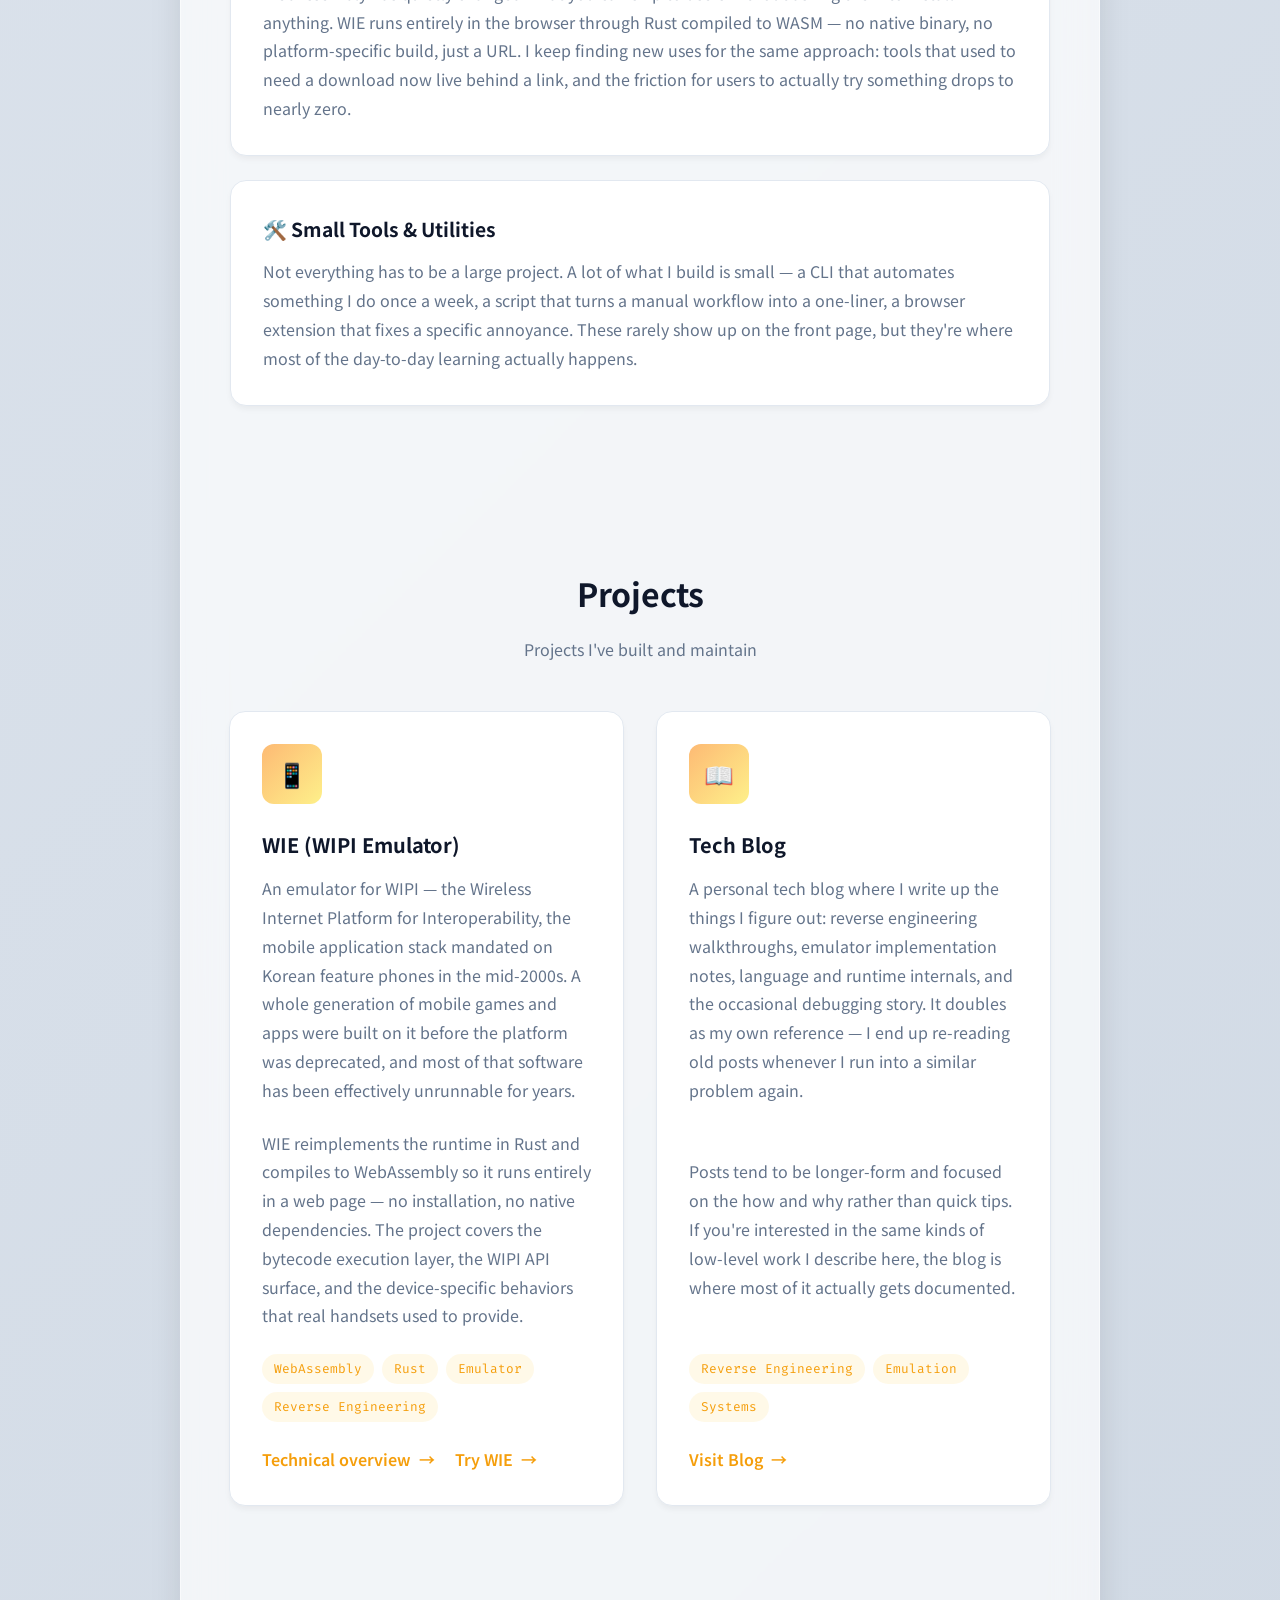
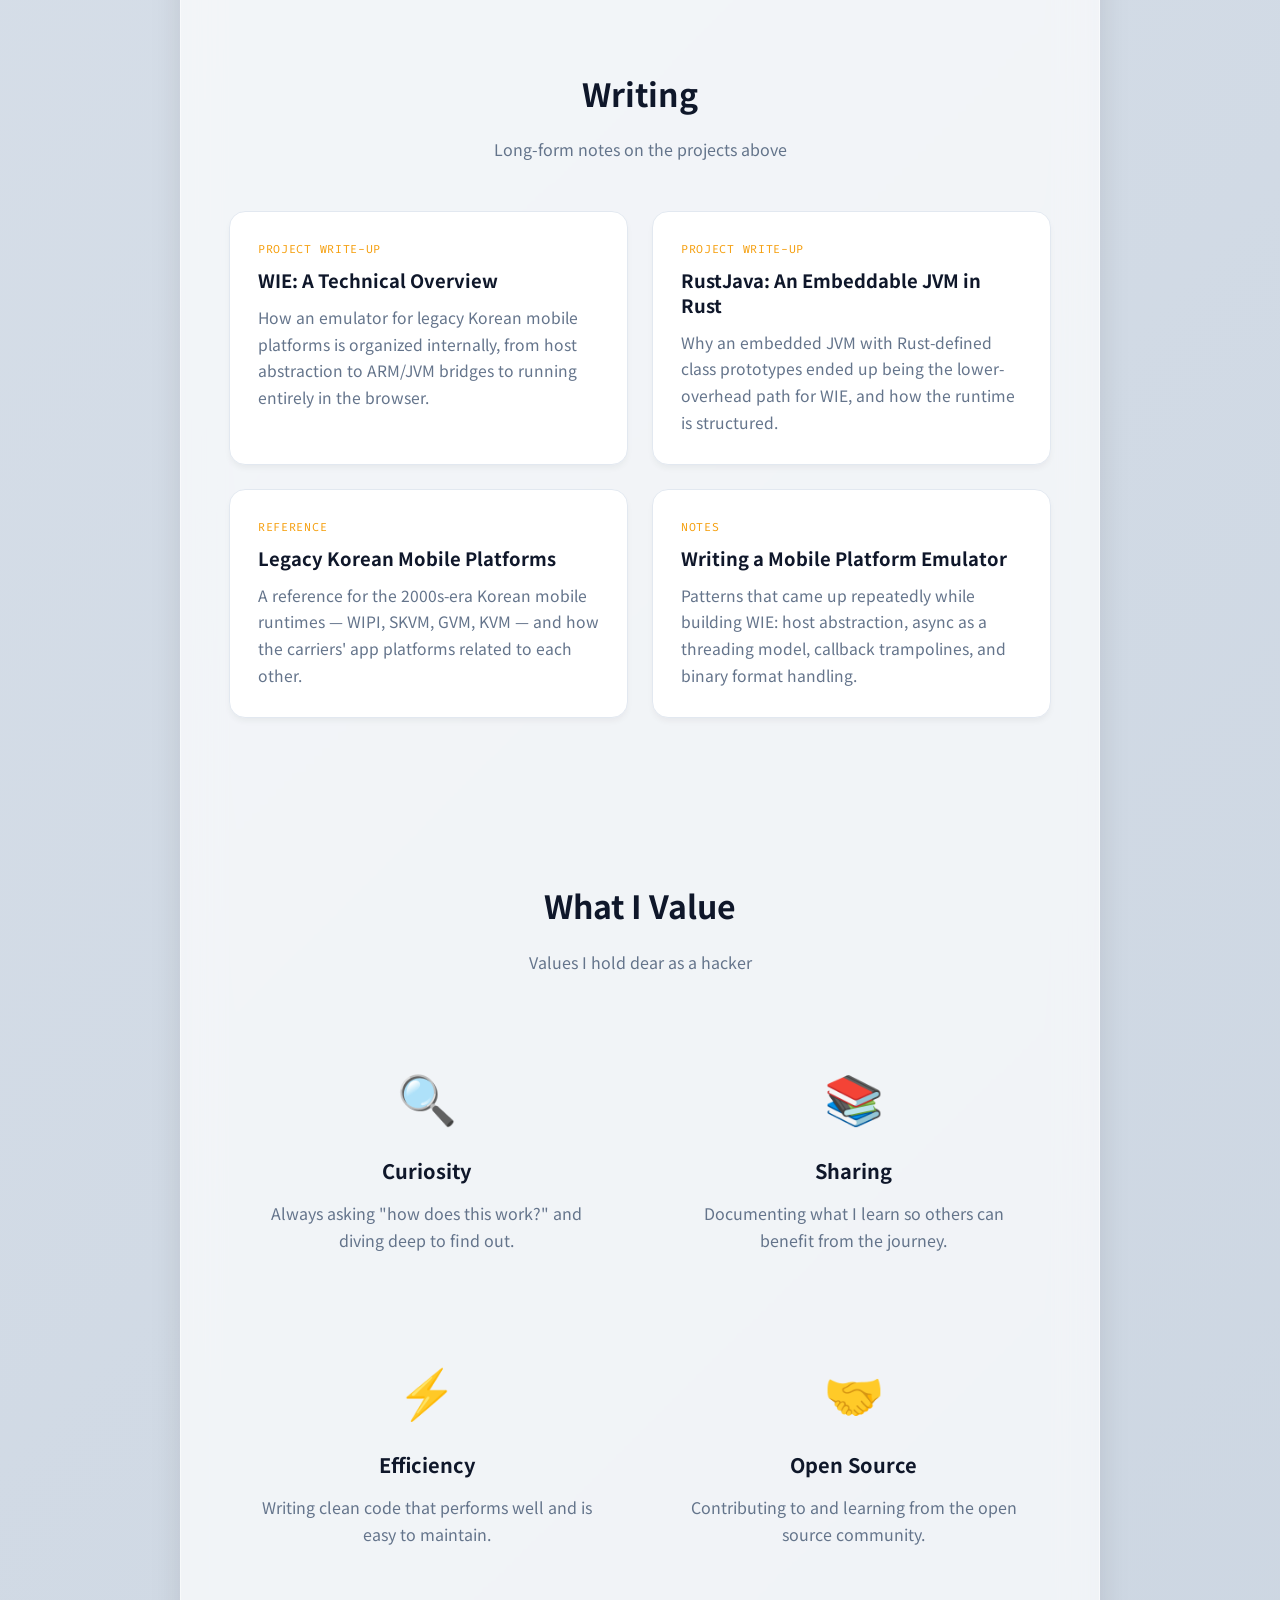
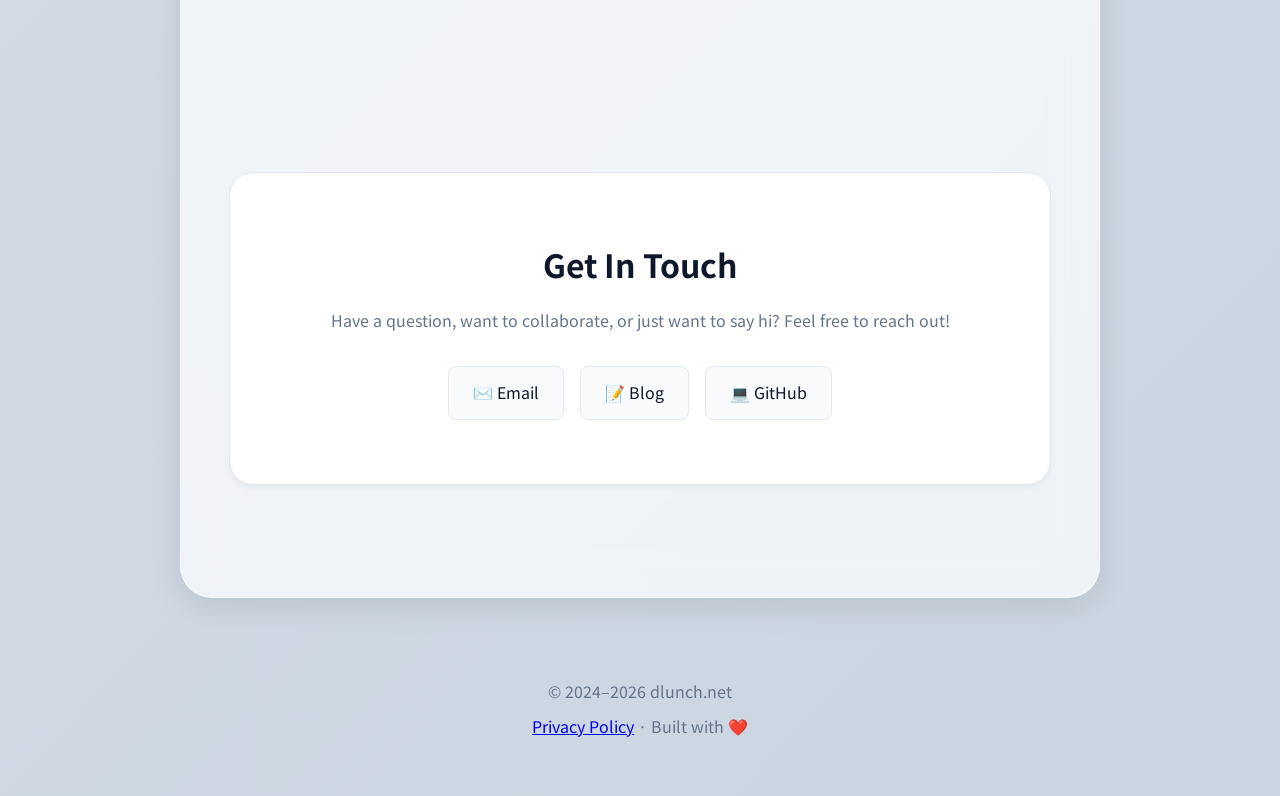
==== commit e06423ae: "Add project writeups and privacy policy Expand site beyond a single landing page: technical overview" ====
--- a/index.html
+++ b/index.html
@@ -52,7 +52,9 @@
         <a href="#" class="logo">dlunch</a>
         <ul>
           <li><a href="#about">About</a></li>
+          <li><a href="#interests">Focus</a></li>
           <li><a href="#projects">Projects</a></li>
+          <li><a href="#writing">Writing</a></li>
           <li><a href="#contact">Contact</a></li>
         </ul>
       </div>
@@ -91,18 +93,36 @@
           <div class="about-content">
             <div class="about-text">
               <p>
-                I'm a hacker who loves digging into how things work. Whether
-                it's reverse engineering old software or building new tools, I
-                enjoy the process of learning and experimenting.
-              </p>
-              <p>
-                I'm an active open source contributor and enjoy bringing ideas
-                to life through side projects. I value clean, efficient code and
-                believe in sharing knowledge with the community.
-              </p>
-              <p>
-                Currently working on various personal projects and documenting
-                the journey on my blog.
+                I'm a hacker at heart — someone who can't leave a piece of
+                software alone when it works but I don't yet understand why.
+                Whether it's reverse engineering old binaries, dissecting an
+                undocumented file format, or piecing together how a long-dead
+                runtime actually behaves, I find the process of figuring
+                things out more interesting than most polished end results.
+              </p>
+              <p>
+                Most of what I build comes out of that habit. If I run into a
+                problem worth solving twice, it usually ends up as a small
+                tool, a CLI utility, or a longer-running project like WIE. I
+                lean toward systems-level work — emulators, parsers, virtual
+                machines — but I'll reach for whatever fits the job: Rust for
+                performance-sensitive code, C++ when I'm interfacing with
+                legacy ecosystems, TypeScript for anything that lives in the
+                browser, and Python or shell for quick one-offs.
+              </p>
+              <p>
+                Open source is where most of this work lives. I contribute
+                back when I can, ship my own projects publicly by default,
+                and try to write things up on the blog so the next person
+                hitting the same wall doesn't have to start from scratch.
+              </p>
+              <p>
+                These days I spend most of my hobby time on emulation,
+                WebAssembly tooling, and the long tail of legacy platforms
+                that no longer have anyone maintaining them officially.
+                There's something satisfying about taking software that was
+                effectively dead and putting it back into a state where you
+                can run it, study it, or build on it again.
               </p>
             </div>
             <div class="skills-grid">
@@ -120,6 +140,66 @@
           </div>
         </section>
 
+        <!-- Interests / Focus Section -->
+        <section id="interests">
+          <h2 class="section-title">What I Work On</h2>
+          <p class="section-subtitle">Recurring threads in my projects</p>
+
+          <div class="interests-content">
+            <div class="interest-block">
+              <h3>🕹️ Emulation &amp; Preservation</h3>
+              <p>
+                Platforms from the late 90s and 2000s — feature-phone
+                runtimes like WIPI, early Java ME stacks, niche embedded
+                systems — are quietly slipping out of reach. The hardware
+                ages, the runtimes lose vendor support, and a lot of
+                software written for them ends up effectively unrunnable.
+                Writing emulators is one of the few practical ways to keep
+                this software alive: not just nostalgically, but in a form
+                where you can still execute it, debug it, study it, and
+                learn from how it was actually built.
+              </p>
+            </div>
+            <div class="interest-block">
+              <h3>🔬 Reverse Engineering</h3>
+              <p>
+                When source code isn't available and the documentation is
+                incomplete or wrong, reading the binary is often the only
+                way forward. I spend a fair amount of time in disassemblers,
+                decompilers, and debuggers — sometimes to figure out an
+                undocumented API surface for an emulator, sometimes just
+                because I'm curious how a particular piece of shipped
+                software actually behaves under the hood. The output is
+                usually a parser, a working reimplementation, or a write-up
+                explaining what I found.
+              </p>
+            </div>
+            <div class="interest-block">
+              <h3>🌐 The Browser as a Runtime</h3>
+              <p>
+                WebAssembly has quietly changed what you can ship to users
+                without asking them to install anything. WIE runs entirely
+                in the browser through Rust compiled to WASM — no native
+                binary, no platform-specific build, just a URL. I keep
+                finding new uses for the same approach: tools that used to
+                need a download now live behind a link, and the friction
+                for users to actually try something drops to nearly zero.
+              </p>
+            </div>
+            <div class="interest-block">
+              <h3>🛠️ Small Tools &amp; Utilities</h3>
+              <p>
+                Not everything has to be a large project. A lot of what I
+                build is small — a CLI that automates something I do once a
+                week, a script that turns a manual workflow into a one-liner,
+                a browser extension that fixes a specific annoyance. These
+                rarely show up on the front page, but they're where most of
+                the day-to-day learning actually happens.
+              </p>
+            </div>
+          </div>
+        </section>
+
         <!-- Projects Section -->
         <section id="projects">
           <h2 class="section-title">Projects</h2>
@@ -130,30 +210,53 @@
               <div class="icon">📱</div>
               <h3>WIE (WIPI Emulator)</h3>
               <p>
-                A WIPI (Wireless Internet Platform for Interoperability)
-                emulator that runs in the browser. Built with Rust and
-                WebAssembly, it allows you to run legacy Korean mobile
-                applications from the 2000s era.
+                An emulator for WIPI — the Wireless Internet Platform for
+                Interoperability, the mobile application stack mandated on
+                Korean feature phones in the mid-2000s. A whole generation
+                of mobile games and apps were built on it before the
+                platform was deprecated, and most of that software has been
+                effectively unrunnable for years.
+              </p>
+              <p>
+                WIE reimplements the runtime in Rust and compiles to
+                WebAssembly so it runs entirely in a web page — no
+                installation, no native dependencies. The project covers
+                the bytecode execution layer, the WIPI API surface, and
+                the device-specific behaviors that real handsets used to
+                provide.
               </p>
               <div class="tech-stack">
                 <span>WebAssembly</span>
                 <span>Rust</span>
                 <span>Emulator</span>
+                <span>Reverse Engineering</span>
               </div>
-              <a href="https://wie-site.dlunch.net" class="link">Try WIE</a>
+              <div class="project-links">
+                <a href="/wie.html" class="link">Technical overview</a>
+                <a href="https://wie-site.dlunch.net" class="link">Try WIE</a>
+              </div>
             </article>
             <article class="project-card">
               <div class="icon">📖</div>
               <h3>Tech Blog</h3>
               <p>
-                A personal tech blog where I document things I've learned while
-                developing, problem-solving processes, and technical
-                explorations. I share experiences with various programming
-                languages and frameworks.
+                A personal tech blog where I write up the things I figure
+                out: reverse engineering walkthroughs, emulator
+                implementation notes, language and runtime internals, and
+                the occasional debugging story. It doubles as my own
+                reference — I end up re-reading old posts whenever I run
+                into a similar problem again.
+              </p>
+              <p>
+                Posts tend to be longer-form and focused on the how and
+                why rather than quick tips. If you're interested in the
+                same kinds of low-level work I describe here, the blog is
+                where most of it actually gets documented.
               </p>
               <div class="tech-stack">
-                <span>Blog</span>
-                <span>Tech</span>
+                <span>Reverse Engineering</span>
+                <span>Emulation</span>
+                <span>Systems</span>
               </div>
               <a href="https://blog.dlunch.net" class="link">Visit Blog</a>
             </article>
@@ -166,6 +269,53 @@
           id="ad-section"
           style="display: none"
         ></section>
+
+        <!-- Writing Section -->
+        <section id="writing">
+          <h2 class="section-title">Writing</h2>
+          <p class="section-subtitle">
+            Long-form notes on the projects above
+          </p>
+
+          <div class="writing-grid">
+            <a href="/wie.html" class="writing-card">
+              <p class="writing-kicker">Project Write-up</p>
+              <h3>WIE: A Technical Overview</h3>
+              <p class="writing-summary">
+                How an emulator for legacy Korean mobile platforms is
+                organized internally, from host abstraction to ARM/JVM
+                bridges to running entirely in the browser.
+              </p>
+            </a>
+            <a href="/rustjava.html" class="writing-card">
+              <p class="writing-kicker">Project Write-up</p>
+              <h3>RustJava: An Embeddable JVM in Rust</h3>
+              <p class="writing-summary">
+                Why an embedded JVM with Rust-defined class prototypes
+                ended up being the lower-overhead path for WIE, and
+                how the runtime is structured.
+              </p>
+            </a>
+            <a href="/legacy-mobile.html" class="writing-card">
+              <p class="writing-kicker">Reference</p>
+              <h3>Legacy Korean Mobile Platforms</h3>
+              <p class="writing-summary">
+                A reference for the 2000s-era Korean mobile runtimes
+                — WIPI, SKVM, GVM, KVM — and how the carriers' app
+                platforms related to each other.
+              </p>
+            </a>
+            <a href="/emulator-notes.html" class="writing-card">
+              <p class="writing-kicker">Notes</p>
+              <h3>Writing a Mobile Platform Emulator</h3>
+              <p class="writing-summary">
+                Patterns that came up repeatedly while building WIE:
+                host abstraction, async as a threading model,
+                callback trampolines, and binary format handling.
+              </p>
+            </a>
+          </div>
+        </section>
 
         <!-- Values Section -->
         <section id="values">
@@ -239,7 +389,9 @@
     <!-- Footer -->
     <footer>
       <p>© 2024–2026 dlunch.net</p>
-      <p>Built with ❤️</p>
+      <p>
+        <a href="/privacy.html">Privacy Policy</a> · Built with ❤️
+      </p>
     </footer>
   </body>
 </html>
--- a/styles.css
+++ b/styles.css
@@ -384,6 +384,96 @@
   transform: translateX(4px);
 }
 
+.project-links {
+  display: flex;
+  flex-wrap: wrap;
+  gap: 1.25rem;
+}
+
+/* Interests / Focus Section */
+.interests-content {
+  display: flex;
+  flex-direction: column;
+  gap: 1.5rem;
+  max-width: 820px;
+  margin: 0 auto;
+}
+
+.interest-block {
+  background: var(--card-bg);
+  border-radius: 16px;
+  padding: 2rem;
+  border: 1px solid var(--border);
+  box-shadow: 0 4px 6px -1px rgba(0, 0, 0, 0.05);
+  transition: all 0.3s ease;
+}
+
+.interest-block:hover {
+  border-color: var(--accent-light);
+  transform: translateY(-2px);
+  box-shadow: 0 12px 24px -10px rgba(251, 191, 36, 0.18);
+}
+
+.interest-block h3 {
+  font-size: 1.2rem;
+  margin-bottom: 0.75rem;
+  color: var(--fg);
+}
+
+.interest-block p {
+  color: var(--muted);
+  line-height: 1.8;
+  font-size: 1rem;
+}
+
+/* Writing Section */
+.writing-grid {
+  display: grid;
+  grid-template-columns: repeat(auto-fit, minmax(340px, 1fr));
+  gap: 1.5rem;
+}
+
+.writing-card {
+  background: var(--card-bg);
+  border-radius: 16px;
+  padding: 1.75rem;
+  border: 1px solid var(--border);
+  box-shadow: 0 4px 6px -1px rgba(0, 0, 0, 0.05);
+  transition: all 0.3s ease;
+  text-decoration: none;
+  display: flex;
+  flex-direction: column;
+}
+
+.writing-card:hover {
+  transform: translateY(-3px);
+  border-color: var(--accent-light);
+  box-shadow: 0 14px 28px -10px rgba(251, 191, 36, 0.2);
+}
+
+.writing-kicker {
+  font-family: "Fira Code", monospace;
+  font-size: 0.72rem;
+  color: var(--accent-dark);
+  letter-spacing: 0.06em;
+  text-transform: uppercase;
+  margin-bottom: 0.5rem;
+}
+
+.writing-card h3 {
+  font-size: 1.15rem;
+  color: var(--fg);
+  margin-bottom: 0.75rem;
+  line-height: 1.35;
+}
+
+.writing-summary {
+  color: var(--muted);
+  font-size: 0.98rem;
+  line-height: 1.7;
+  margin: 0;
+}
+
 /* Values Section */
 .values-grid {
   display: grid;
@@ -462,6 +552,156 @@
   box-shadow: 0 4px 12px rgba(251, 191, 36, 0.15);
 }
 
+/* Article Page */
+.article-container {
+  padding: 4rem 3rem 2rem;
+}
+
+.article-header {
+  max-width: 760px;
+  margin: 0 auto 3rem;
+  text-align: center;
+}
+
+.article-kicker {
+  display: inline-block;
+  background: rgba(251, 191, 36, 0.15);
+  color: var(--accent-dark);
+  font-family: "Fira Code", monospace;
+  font-size: 0.8rem;
+  padding: 0.35rem 1rem;
+  border-radius: 50px;
+  letter-spacing: 0.04em;
+  margin-bottom: 1.25rem;
+  text-transform: uppercase;
+}
+
+.article-header h1 {
+  font-size: clamp(2rem, 4.5vw, 2.75rem);
+  font-weight: 700;
+  color: var(--fg);
+  line-height: 1.25;
+  margin-bottom: 1.25rem;
+}
+
+.article-lede {
+  color: var(--muted);
+  font-size: 1.1rem;
+  line-height: 1.8;
+}
+
+.prose {
+  max-width: 760px;
+  margin: 0 auto;
+}
+
+.prose section {
+  padding: 1.5rem 0 2.5rem;
+}
+
+.prose h2 {
+  font-size: 1.5rem;
+  font-weight: 700;
+  color: var(--fg);
+  margin-bottom: 1.25rem;
+  padding-bottom: 0.5rem;
+  border-bottom: 1px solid var(--border);
+}
+
+.prose p {
+  color: var(--fg);
+  font-size: 1.05rem;
+  line-height: 1.85;
+  margin-bottom: 1.25rem;
+}
+
+.prose ul {
+  list-style: none;
+  padding: 0;
+  margin: 0 0 1.5rem;
+}
+
+.prose ul li {
+  color: var(--fg);
+  font-size: 1.05rem;
+  line-height: 1.85;
+  padding: 0.75rem 0 0.75rem 1.5rem;
+  position: relative;
+  border-bottom: 1px solid var(--border);
+}
+
+.prose ul li:last-child {
+  border-bottom: none;
+}
+
+.prose ul li::before {
+  content: "▸";
+  color: var(--accent-dark);
+  position: absolute;
+  left: 0;
+  top: 0.75rem;
+}
+
+.prose code {
+  background: rgba(251, 191, 36, 0.12);
+  color: var(--accent-dark);
+  font-family: "Fira Code", monospace;
+  font-size: 0.92em;
+  padding: 0.1em 0.4em;
+  border-radius: 4px;
+}
+
+.prose em {
+  color: var(--fg);
+  font-style: italic;
+}
+
+.article-note {
+  margin-top: 1.5rem;
+  padding: 1.25rem 1.5rem !important;
+  background: rgba(251, 191, 36, 0.06);
+  border: 1px solid rgba(251, 191, 36, 0.25);
+  border-radius: 12px;
+}
+
+.article-note p {
+  color: var(--muted);
+  font-size: 0.95rem;
+  line-height: 1.7;
+  margin: 0;
+}
+
+.article-note a {
+  color: var(--accent-dark);
+}
+
+.article-cta {
+  text-align: center;
+  margin-top: 2rem;
+  padding-top: 3rem !important;
+  border-top: 1px solid var(--border);
+}
+
+.article-cta h2 {
+  border-bottom: none;
+  padding-bottom: 0;
+}
+
+.article-cta .cta-buttons {
+  margin-top: 2rem;
+}
+
+@media (max-width: 768px) {
+  .article-container {
+    padding: 2rem 1.5rem;
+  }
+
+  .prose p,
+  .prose ul li {
+    font-size: 1rem;
+  }
+}
+
 /* Footer */
 footer {
   text-align: center;
